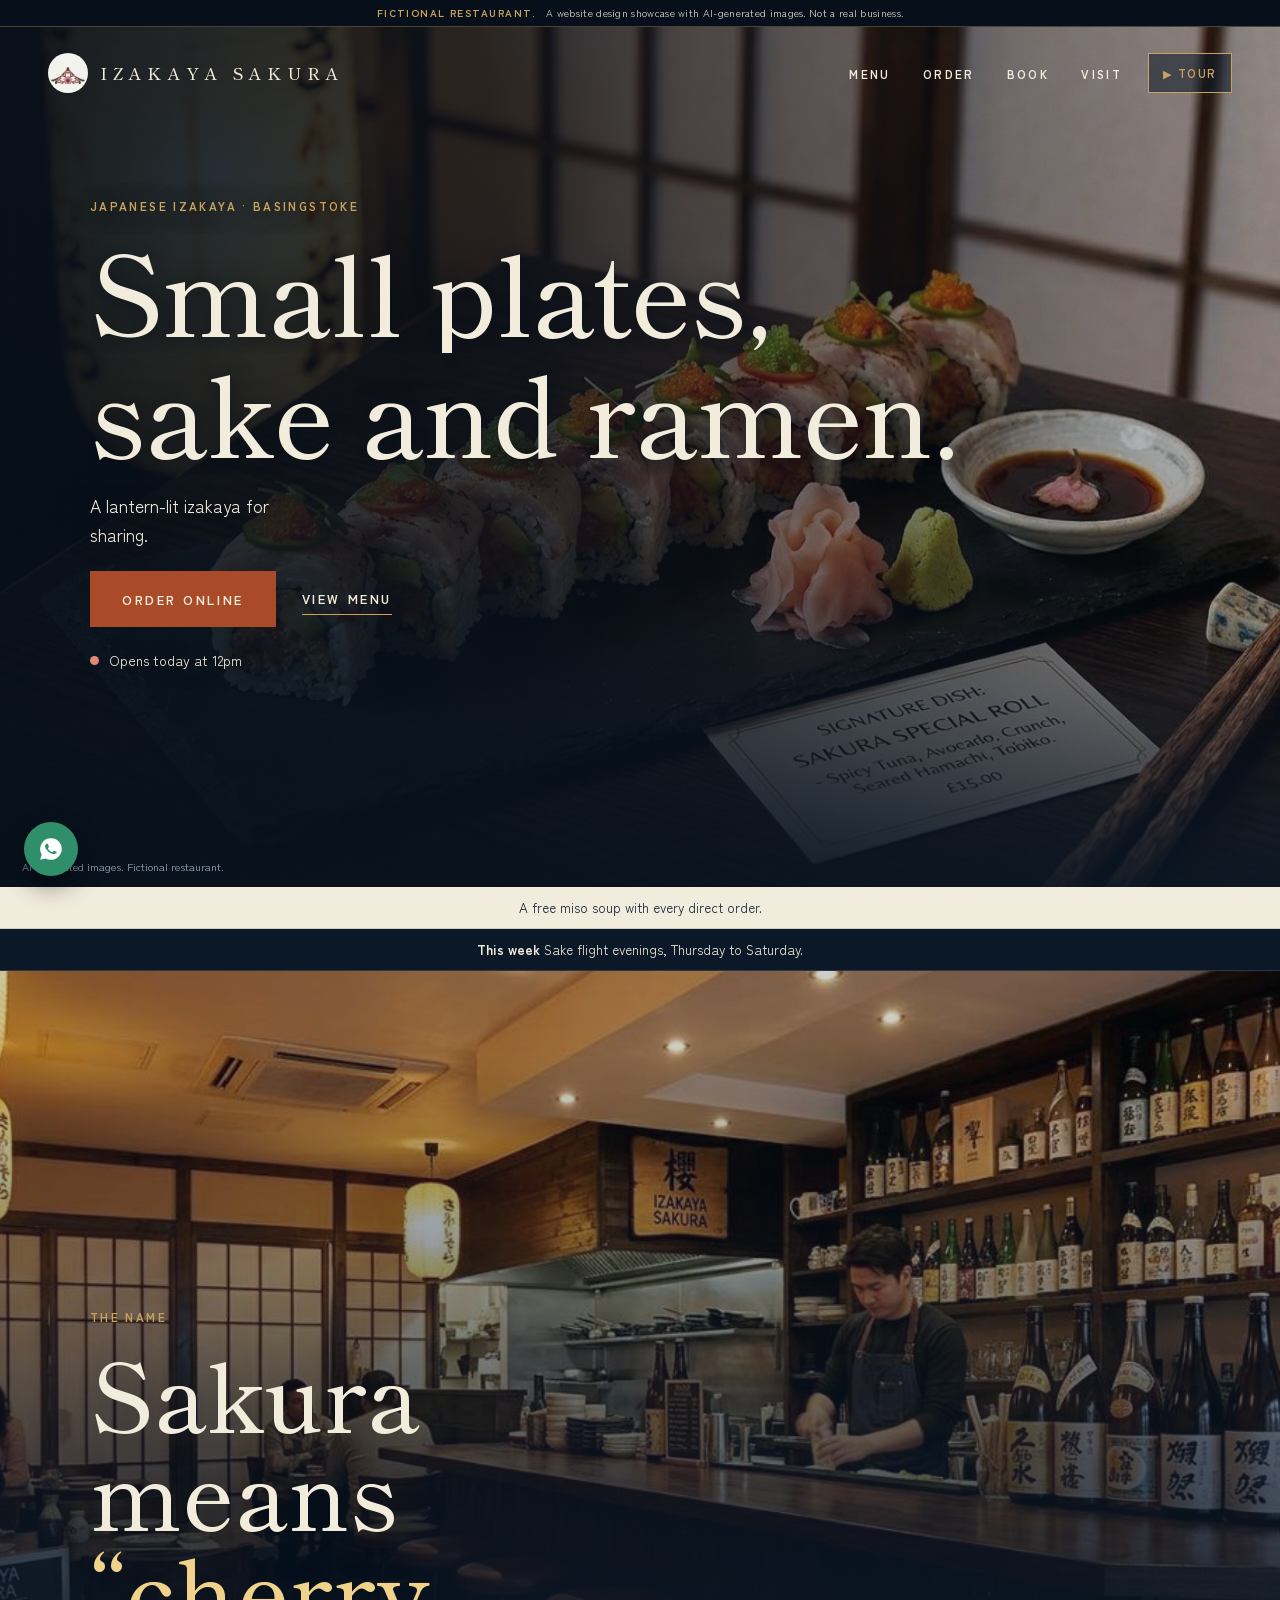
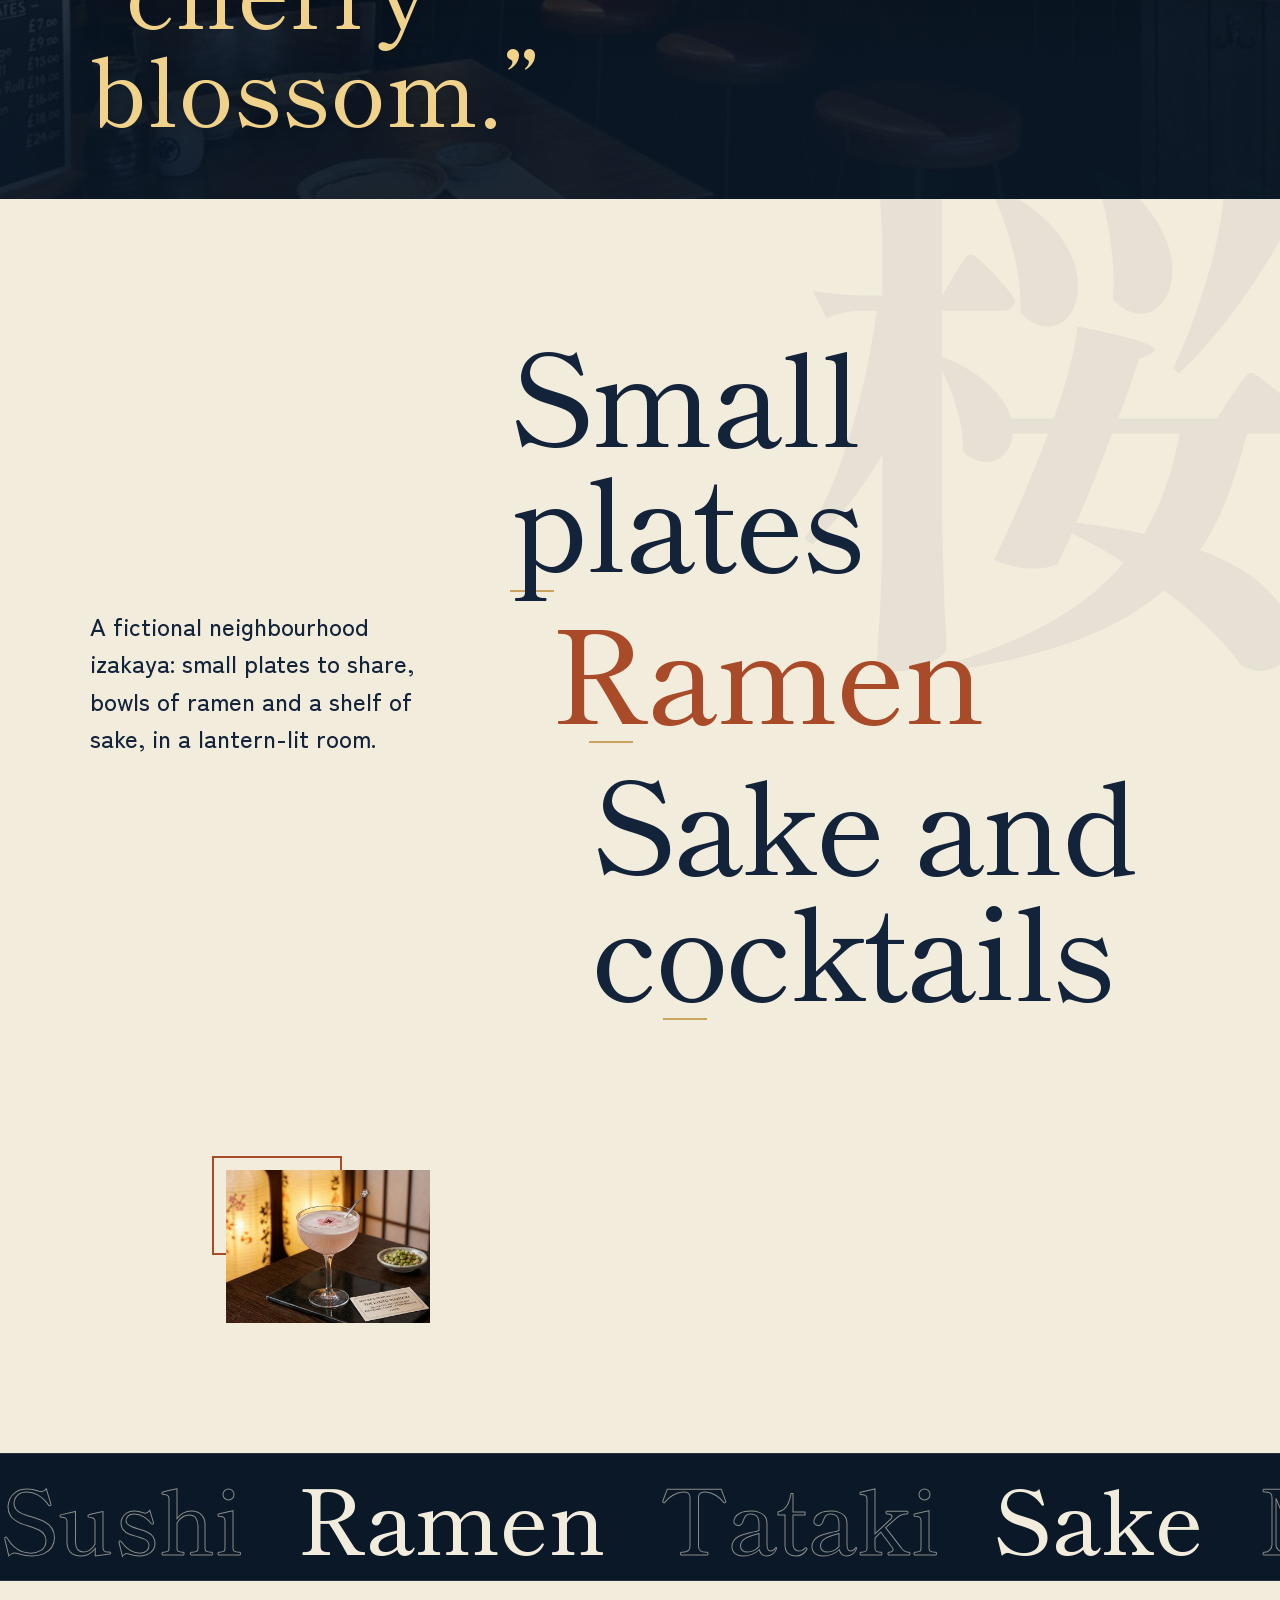
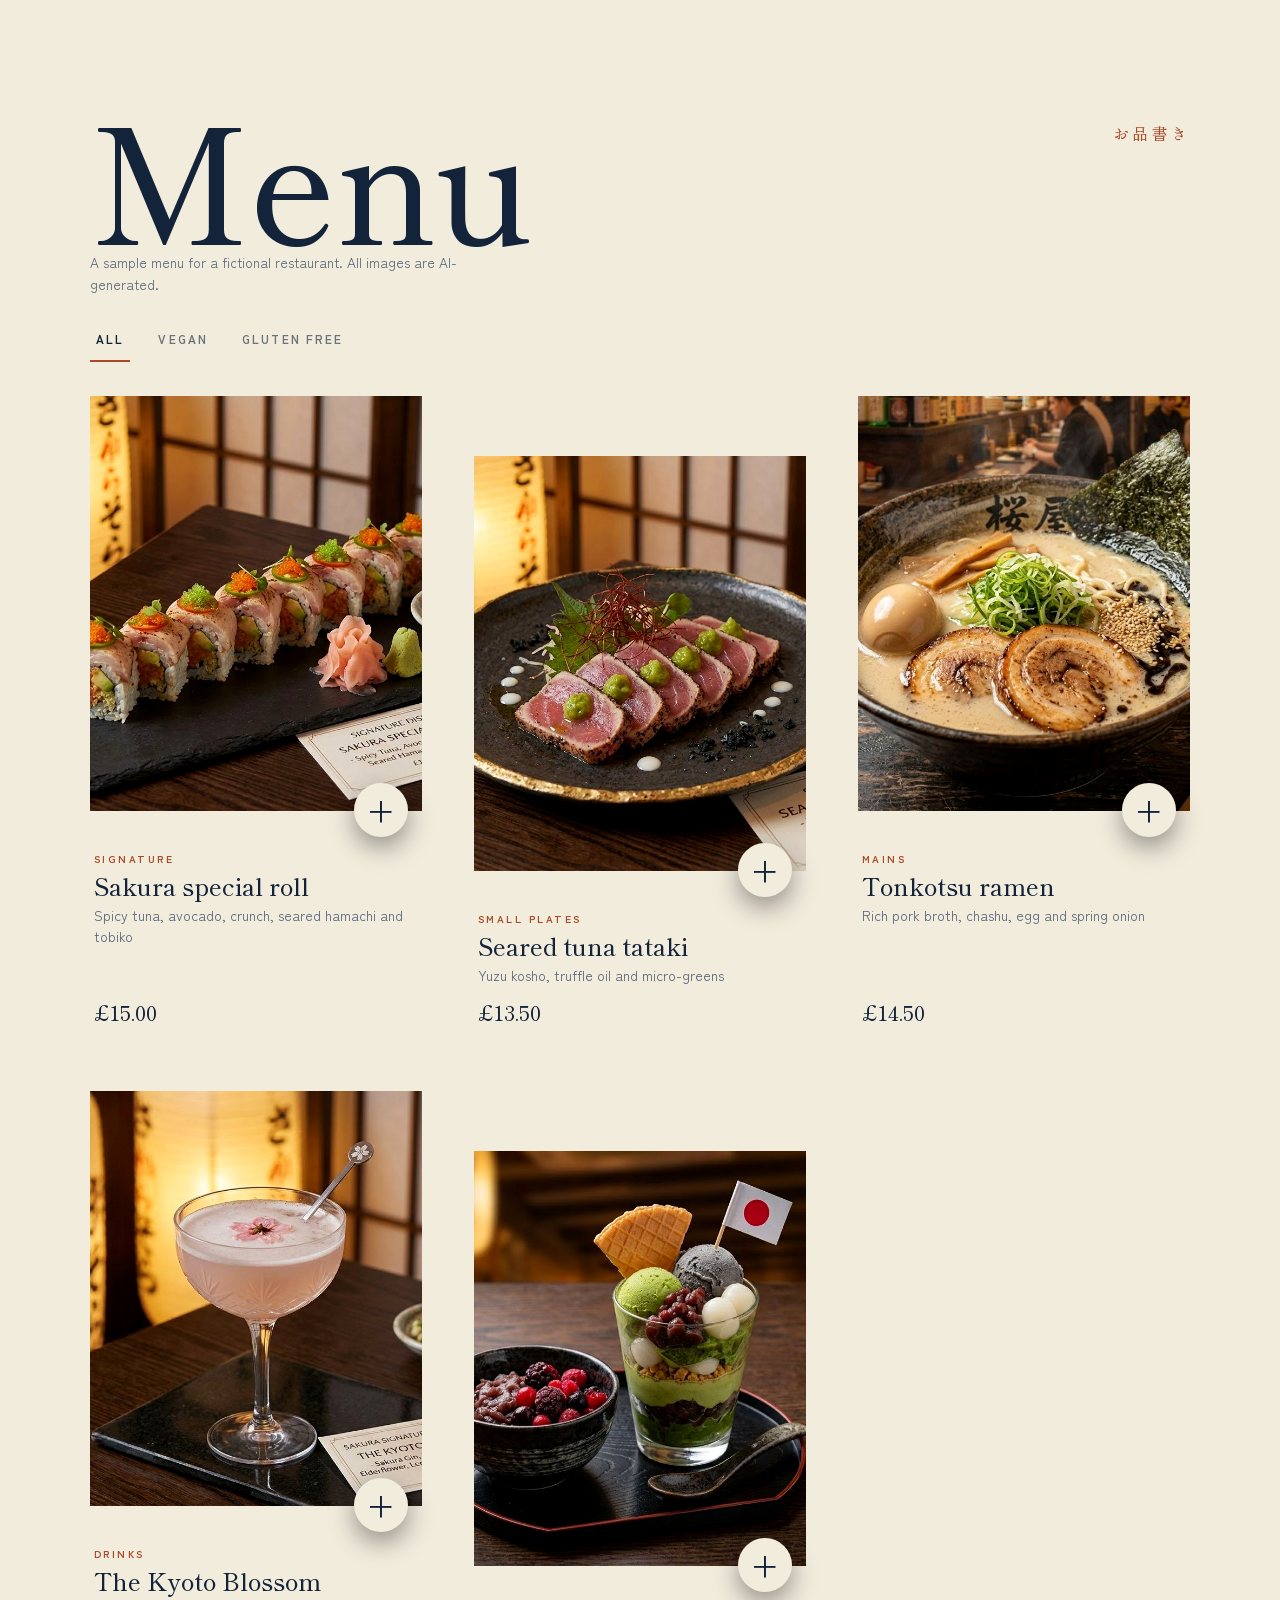
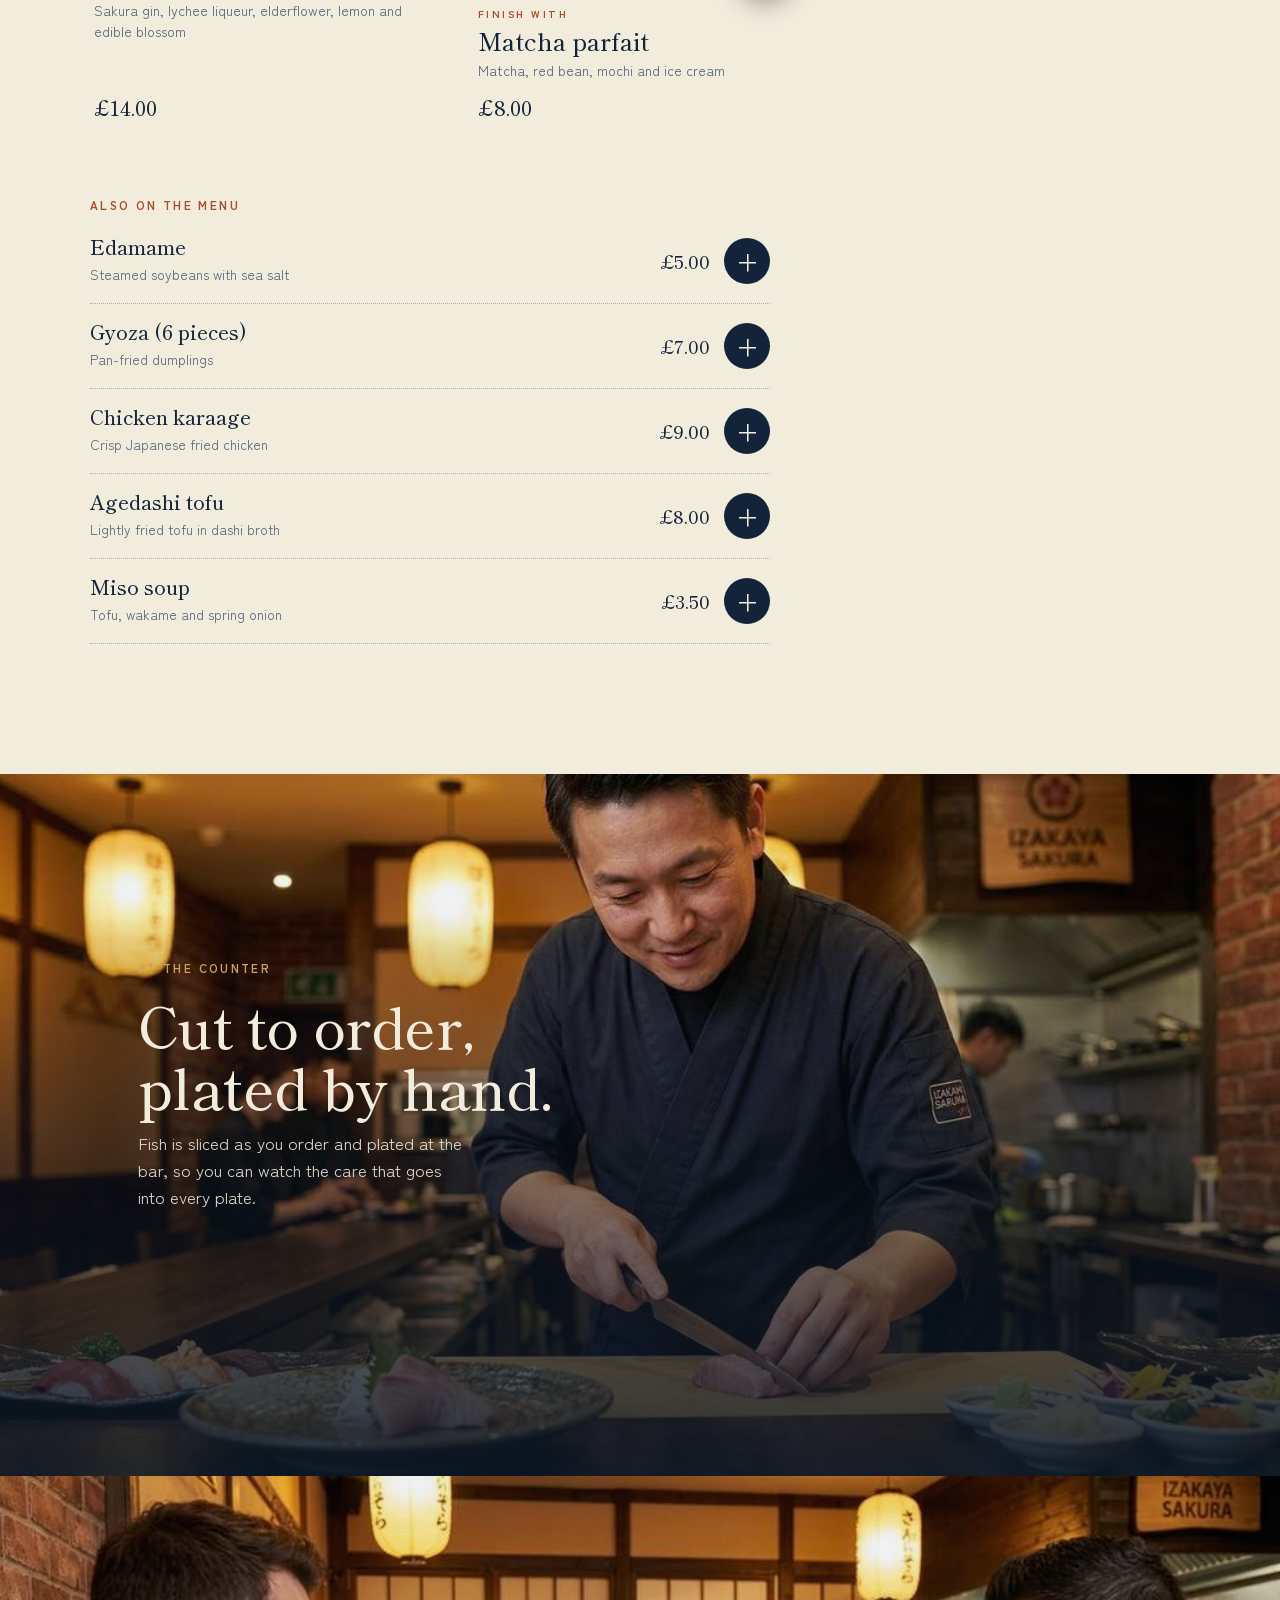
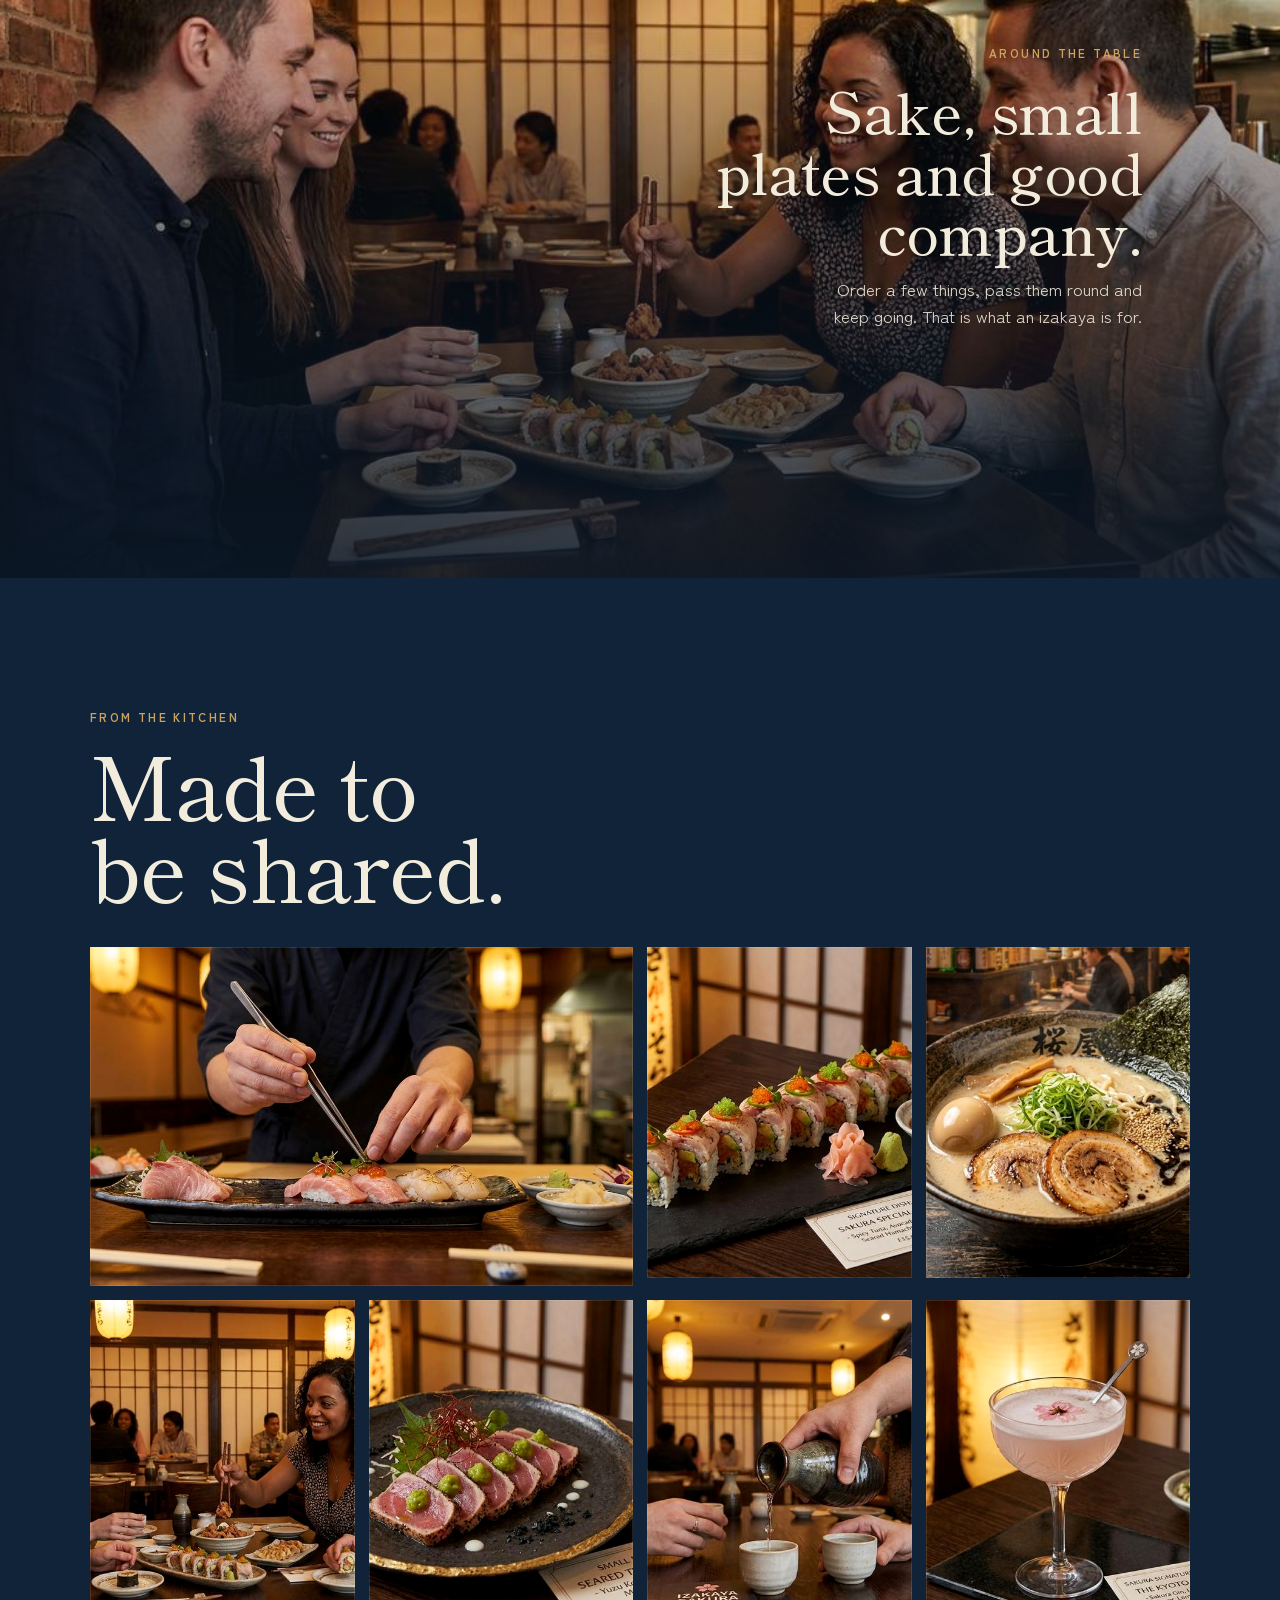
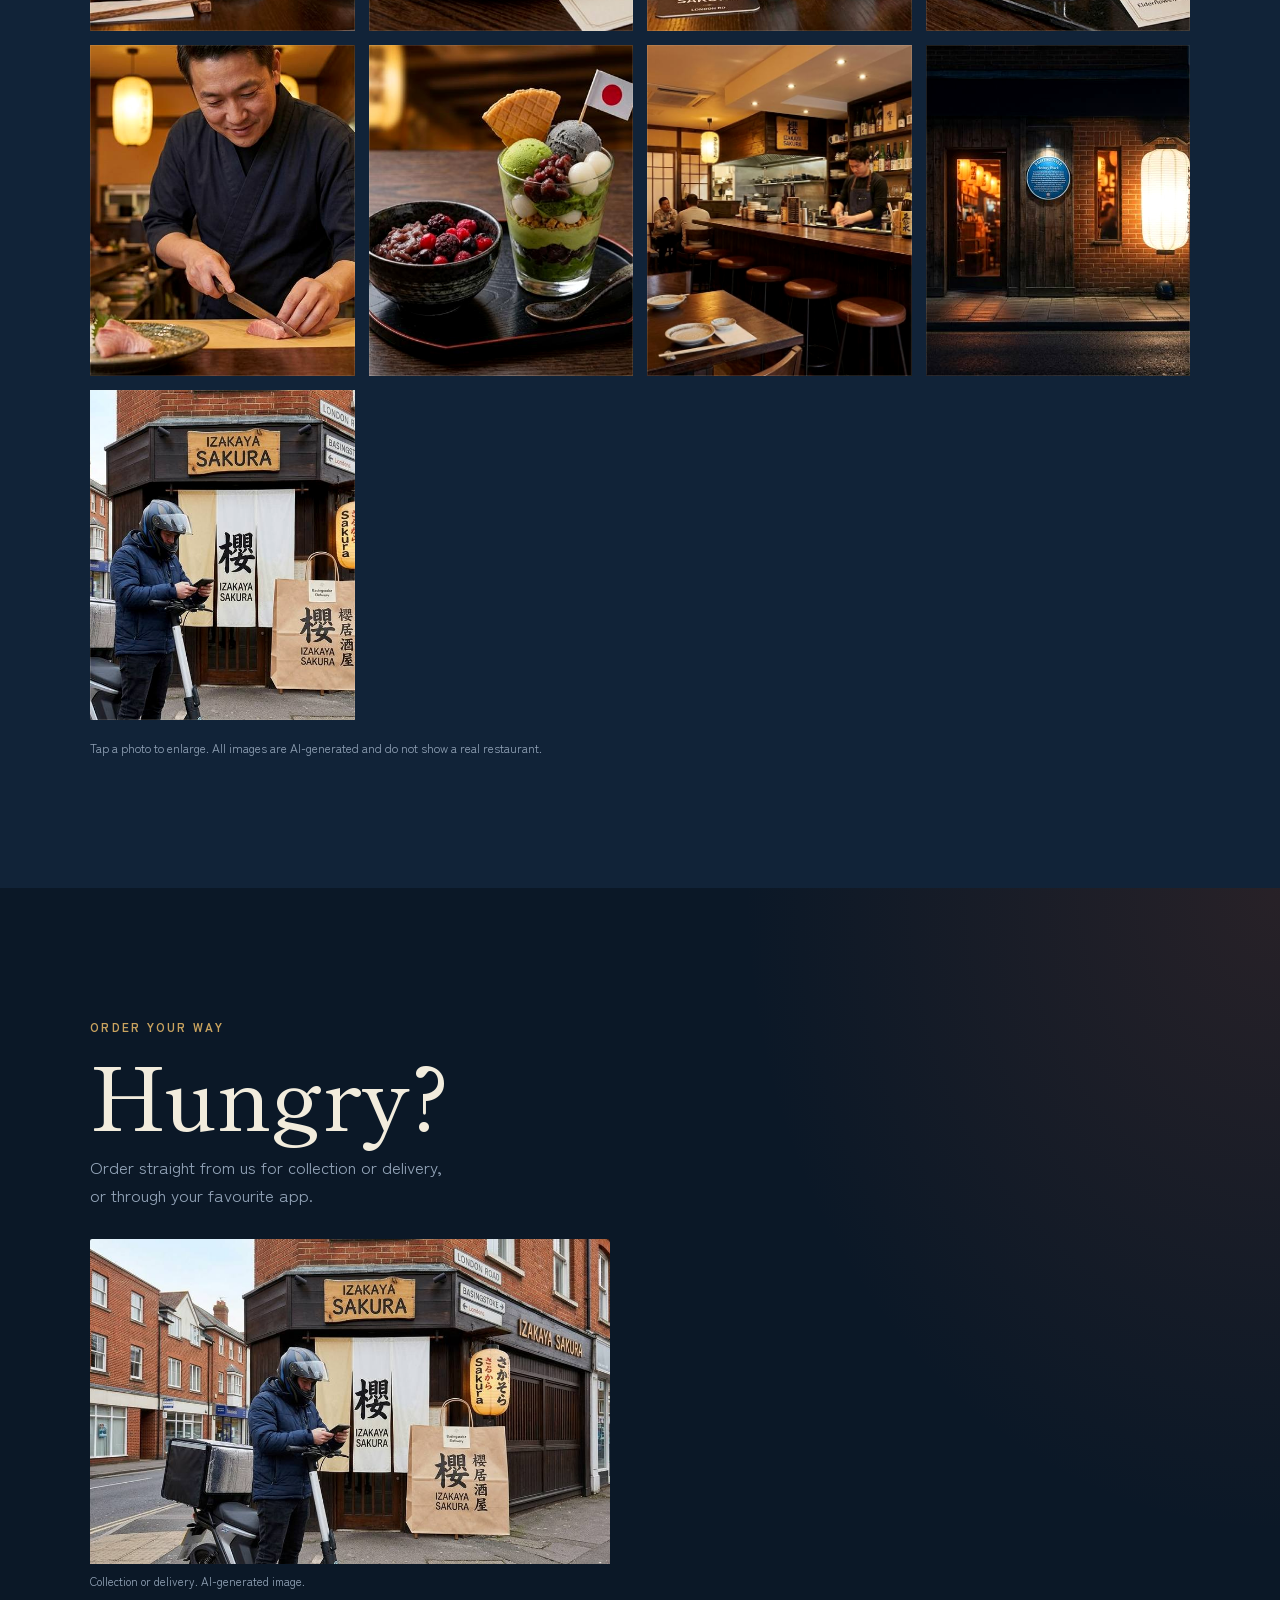
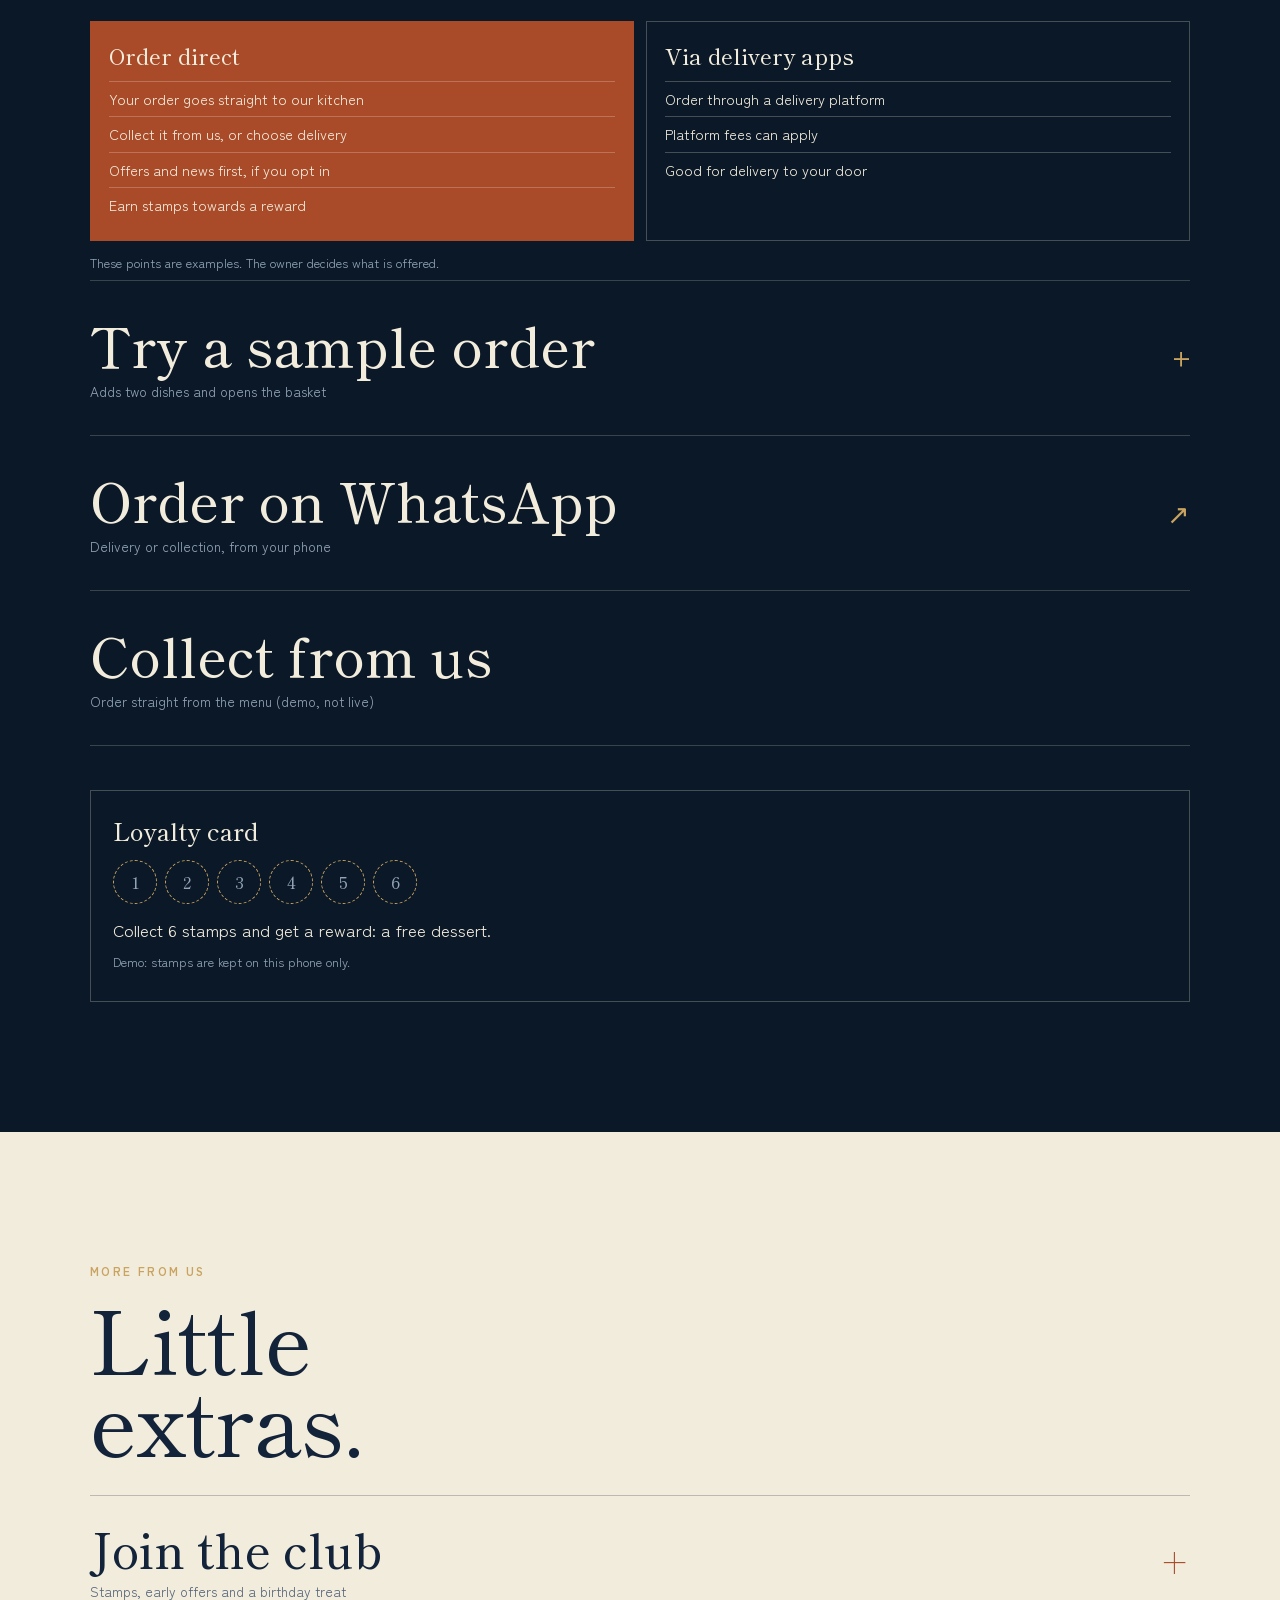
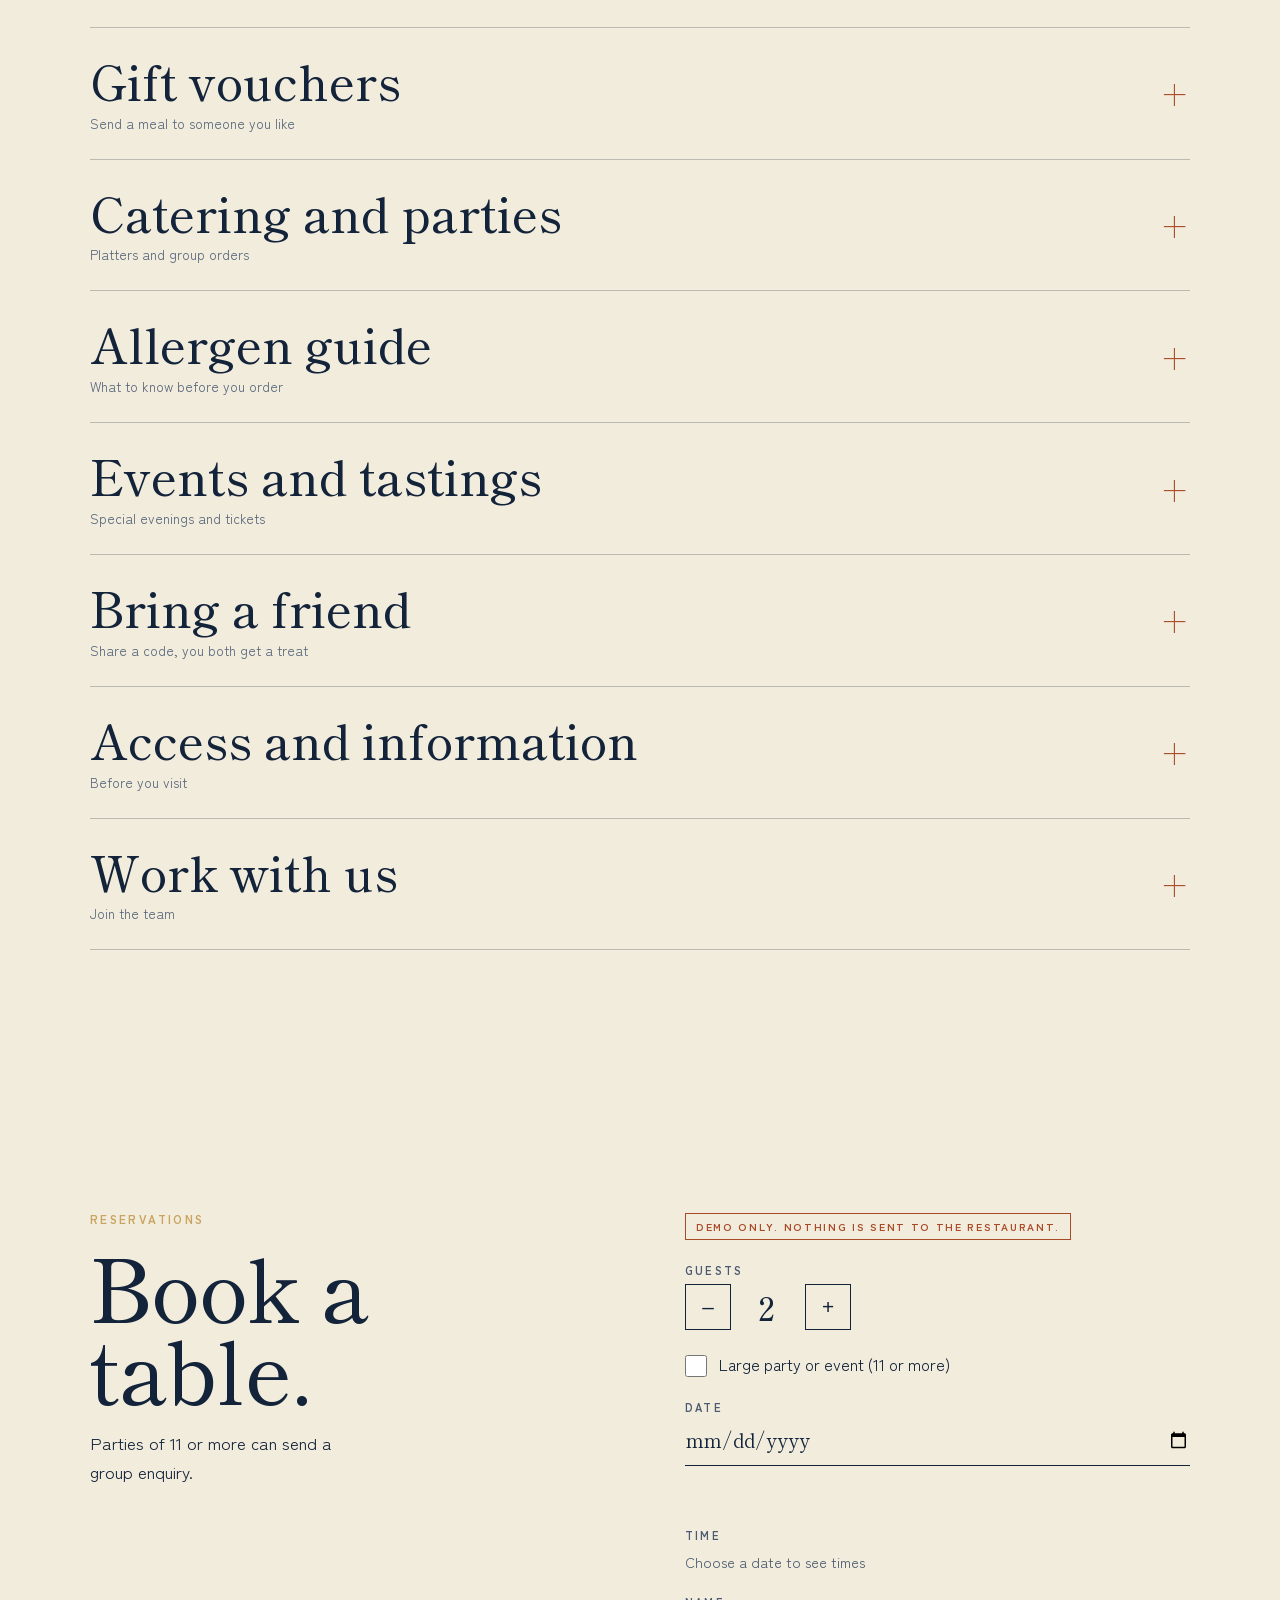
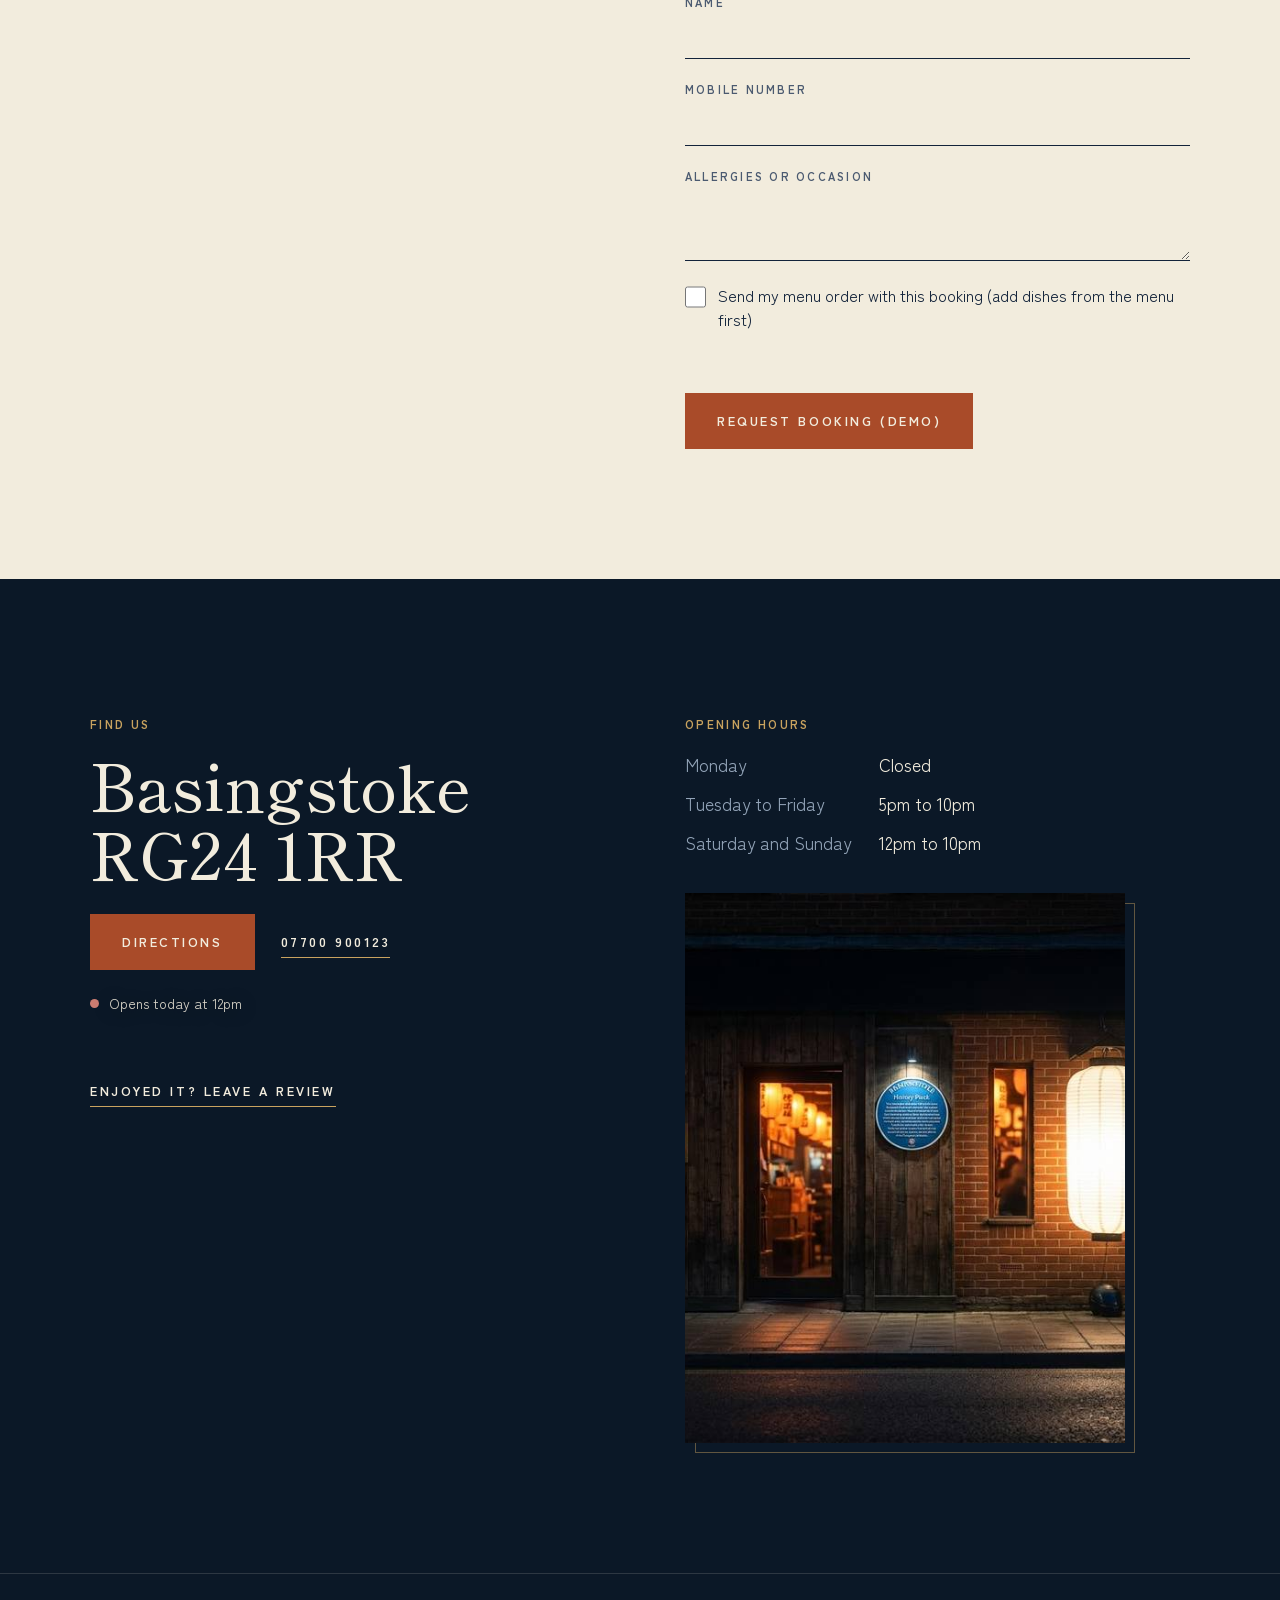
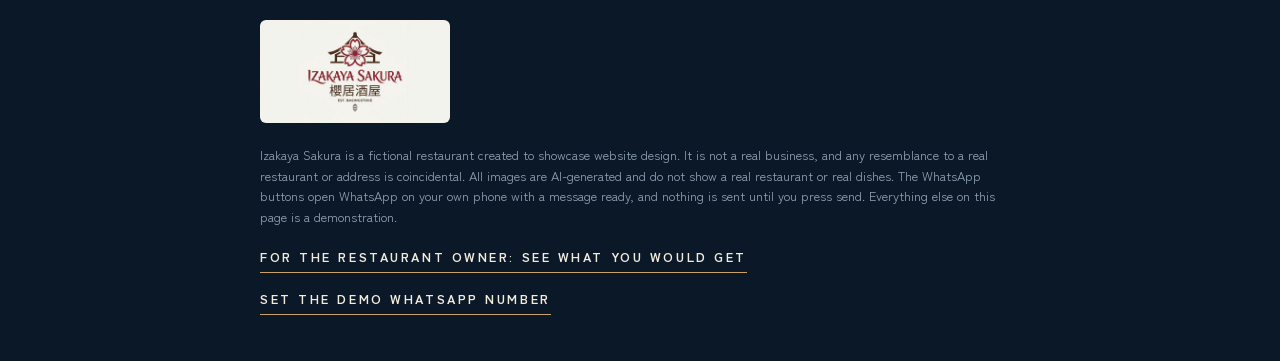
==== index.html @ 25e2b50d "Add files via upload" ====
<!DOCTYPE html>
<html lang="en-GB">
<head>
<meta charset="utf-8">
<meta name="viewport" content="width=device-width, initial-scale=1, viewport-fit=cover">
<meta name="robots" content="noindex, nofollow">
<meta name="theme-color" content="#0b1827">
<title>Restaurant website showcase</title>
<link rel="preconnect" href="https://fonts.googleapis.com">
<link rel="stylesheet" href="https://fonts.googleapis.com/css2?family=Shippori+Mincho:wght@500;700&family=Zen+Kaku+Gothic+New:wght@400;700&display=swap">
<style>
:root{--ink:#0b1827;--ink2:#112338;--bone:#f2ecdd;--ac:#a94b29;--brass:#c9a35f;--mut:#93a4b8;--serif:"Shippori Mincho",Georgia,serif;--sans:"Zen Kaku Gothic New",system-ui,sans-serif}
*{box-sizing:border-box;margin:0}
html{scroll-behavior:smooth;scroll-padding-top:52px;background:var(--ink)}
body{background:var(--ink);color:var(--bone);font:400 1.0625rem/1.65 var(--sans);overflow-x:hidden;padding-bottom:76px}
a{color:inherit}[hidden]{display:none!important}
:focus-visible{outline:2px solid var(--brass);outline-offset:3px}
.demo{position:sticky;top:0;z-index:50;background:var(--ac);color:#fff;font:700 .7rem/1.3 var(--sans);letter-spacing:.05em;text-align:center;padding:calc(env(safe-area-inset-top,0px) + 7px) 14px 7px}
.sec{position:relative;padding:92px 22px}
.wrap{max-width:1100px;margin:auto;position:relative}
.light{background:var(--bone);color:#13233a}
.dark2{background:var(--ink2)}
.tag{display:inline-block;font:700 .62rem var(--sans);letter-spacing:.14em;text-transform:uppercase;border:1px solid currentColor;padding:2px 7px;margin-left:8px;vertical-align:middle;color:var(--brass)}
.btn{display:inline-flex;align-items:center;justify-content:center;min-height:56px;padding:0 32px;background:var(--ac);color:var(--bone);border:0;font:700 .8rem var(--sans);letter-spacing:.2em;text-transform:uppercase;text-decoration:none;cursor:pointer}
.btn:hover{background:#bf5a38}
.lnk{font:700 .8rem var(--sans);letter-spacing:.2em;text-transform:uppercase;text-decoration:none;border-bottom:1px solid var(--brass);padding:6px 0}
.eyebrow{font:700 .74rem var(--sans);letter-spacing:.26em;text-transform:uppercase;color:var(--brass);margin-bottom:18px}
h2{font:500 clamp(2.4rem,9vw,5.4rem)/.95 var(--serif);letter-spacing:-.01em}

/* hero */
.hero{position:relative;z-index:2;min-height:780px;padding:0 22px;background:radial-gradient(80% 50% at 85% 8%,#20262b,transparent 70%),var(--ink)}
.top{position:absolute;left:0;right:0;top:0;z-index:6;display:flex;justify-content:space-between;align-items:center;padding:20px 22px}
.mark{display:flex;align-items:center;gap:12px;text-decoration:none}
.seal{width:34px;height:34px;background:var(--ac);color:var(--bone);display:grid;place-items:center;font:700 1.15rem var(--serif);border-radius:3px;transform:rotate(-5deg)}
.wm{font:500 1.05rem var(--serif);letter-spacing:.34em}
.top nav{display:none;gap:32px}.top nav a{text-decoration:none;font:700 .74rem var(--sans);letter-spacing:.2em;text-transform:uppercase}
.sun{position:absolute;z-index:0;width:min(82vw,600px);aspect-ratio:1;border-radius:50%;background:var(--ac);right:-24vw;top:60px;box-shadow:0 0 0 18px rgba(169,75,41,.15),0 0 0 44px rgba(169,75,41,.07)}
.hero-in{position:relative;z-index:3;max-width:1100px;margin:auto;padding-top:132px}
h1{font:500 clamp(2.5rem,9.6vw,7.2rem)/1 var(--serif);letter-spacing:-.01em}
h1 em{font-style:normal;background:linear-gradient(transparent 90%,var(--brass) 90% 94%,transparent 94%)}
.lede{max-width:26ch;margin:22px 0 28px;font-size:1.08rem;opacity:.9}
.cta{display:flex;align-items:center;gap:26px;flex-wrap:wrap}
.status{display:inline-flex;align-items:center;gap:10px;margin-top:30px;font-size:.88rem;opacity:.9}
.status i{width:9px;height:9px;border-radius:50%;background:#7fc68a}.status.closed i{background:#e2897b}
.plate{position:absolute;z-index:4;right:-16vw;bottom:-64px;width:min(120vw,820px);transform:rotate(-6deg);filter:drop-shadow(0 34px 40px rgba(0,0,0,.6));animation:float 9s ease-in-out infinite alternate;pointer-events:none}
.plate svg,.plate img{width:100%;display:block}
@keyframes float{to{transform:rotate(-4deg) translateY(-12px)}}
.concept{position:absolute;z-index:5;left:22px;bottom:16px;max-width:26ch;font-size:.68rem;line-height:1.35;color:var(--mut)}

/* intro */
.intro{padding-top:150px}
.ghost{position:absolute;right:-4vw;top:-30px;font:700 clamp(14rem,70vw,34rem)/.8 var(--serif);color:rgba(19,35,58,.055);pointer-events:none;user-select:none}
.big{font:500 clamp(1.9rem,6.6vw,3.7rem)/1.14 var(--serif);max-width:17ch;position:relative}
.big b{font-weight:500;color:var(--ac)}
.side{position:relative;margin:34px 0 0 18%;max-width:34ch}
.facts{list-style:none;padding:0;margin-top:30px}
.facts li{font:500 1.5rem var(--serif);padding:12px 0;border-top:1px solid rgba(19,35,58,.25)}

/* collage */
.coll{display:grid;grid-template-columns:repeat(6,1fr);grid-auto-rows:min(21vw,150px);gap:10px;margin-top:44px}
.slot{position:relative;isolation:isolate}
.slot:after{content:"";position:absolute;inset:10px -10px -10px 10px;border:1px solid var(--brass);opacity:.45;z-index:-1}
.s1{grid-column:1/5;grid-row:1/5}.s2{grid-column:5/7;grid-row:2/4}.s3{grid-column:5/7;grid-row:4/7}.s4{grid-column:1/4;grid-row:5/8}
.capt{grid-column:4/7;grid-row:7/8;align-self:end;font-size:.78rem;color:var(--mut);line-height:1.4;padding-left:14px}
.slot img,.ph{position:absolute;inset:0;width:100%;height:100%;object-fit:cover;cursor:zoom-in}
.ph{cursor:default;overflow:hidden;background:linear-gradient(155deg,#1c3350,#0a1626);display:flex;align-items:flex-end;padding:12px;color:var(--mut);font-size:.66rem;line-height:1.3}
.ph:before{content:"";position:absolute;width:72%;aspect-ratio:1;border-radius:50%;right:-18%;top:-14%;border:1px solid rgba(201,163,95,.4);box-shadow:0 0 0 14px rgba(201,163,95,.08),0 0 0 28px rgba(201,163,95,.05)}
.s2 .ph{background:linear-gradient(200deg,#3a2a28,#14110f)}.s3 .ph{background:linear-gradient(160deg,#22302c,#101312)}.s4 .ph{background:linear-gradient(120deg,#2a2d3a,#121318)}
.ph span{position:relative;font-weight:700;letter-spacing:.1em;text-transform:uppercase}.ph small{display:block;font-weight:400;letter-spacing:0;text-transform:none}

/* menu */
.mh{display:flex;align-items:flex-end;justify-content:space-between;gap:16px;margin-bottom:12px}
.mh h2{font-size:clamp(4rem,17vw,10rem);line-height:.8}
.mh .jp{font:500 clamp(1.1rem,3vw,1.5rem) var(--serif);writing-mode:vertical-rl;color:var(--ac);letter-spacing:.3em}
.note{font-size:.85rem;color:#56657a;max-width:52ch;margin-bottom:22px}
.chips{display:flex;gap:22px;margin-bottom:34px;flex-wrap:wrap}
.chips button{background:none;border:0;border-bottom:2px solid transparent;color:inherit;font:700 .74rem var(--sans);letter-spacing:.18em;text-transform:uppercase;min-height:44px;cursor:pointer;opacity:.6}
.chips button.on{border-color:var(--ac);opacity:1}
.menucols{columns:1}
.cat{break-inside:avoid;margin-bottom:46px}
.cat h3{display:flex;align-items:center;gap:14px;font:700 .74rem var(--sans);letter-spacing:.28em;text-transform:uppercase;color:var(--ac);margin-bottom:6px}
.cat h3:after{content:"";flex:1;height:1px;background:currentColor;opacity:.35}
.item{display:grid;grid-template-columns:1fr auto auto;gap:2px 16px;align-items:center;padding:14px 0;border-bottom:1px dotted rgba(19,35,58,.3)}
.item b{font:500 1.3rem/1.2 var(--serif)}
.item small{grid-column:1;color:#56657a;line-height:1.4}
.item .price{grid-column:2;grid-row:1;font:500 1.2rem var(--serif)}
.add{grid-column:3;grid-row:1/3;width:44px;height:44px;border:1px solid #13233a;background:none;color:#13233a;font:400 1.5rem/1 var(--sans);cursor:pointer;transition:background .2s,color .2s}
.add:hover,.add.pop{background:var(--ac);border-color:var(--ac);color:var(--bone)}

/* order rows */
.orow{display:flex;justify-content:space-between;align-items:center;gap:16px;width:100%;padding:28px 0;border:0;border-top:1px solid rgba(242,236,221,.2);background:none;color:inherit;text-align:left;text-decoration:none;font:500 clamp(1.9rem,6.4vw,3.4rem)/1.1 var(--serif)}
.orow small{display:block;margin-top:6px;font:400 .85rem var(--sans);color:var(--mut)}
.orow .ar{font-size:1.7rem;color:var(--brass);transition:transform .3s}
a.orow:hover .ar{transform:translate(5px,-5px)}
.orow.off{opacity:.65}.orow:last-child{border-bottom:1px solid rgba(242,236,221,.2)}

/* quote */
.quote{background:var(--ac);color:var(--bone);overflow:hidden}
.quote:before{content:"";position:absolute;width:90vw;max-width:700px;aspect-ratio:1;border-radius:50%;left:-30%;bottom:-45%;border:1px solid rgba(242,236,221,.3);box-shadow:0 0 0 30px rgba(242,236,221,.06)}
.rate{font:500 clamp(5rem,22vw,11rem)/.85 var(--serif)}
blockquote{font:500 clamp(1.7rem,5.8vw,3.2rem)/1.2 var(--serif);max-width:20ch;margin-top:26px}
cite{display:block;margin-top:18px;font:700 .72rem var(--sans);letter-spacing:.2em;text-transform:uppercase;font-style:normal}
.q2{font:500 1.2rem/1.4 var(--serif);max-width:32ch;margin-top:34px;opacity:.92}

/* forms */
.fld{display:block;margin-bottom:22px;font:700 .7rem var(--sans);letter-spacing:.2em;text-transform:uppercase;color:#4b5a70}
.fld input,.fld textarea{display:block;width:100%;background:none;border:0;border-bottom:1px solid #13233a;border-radius:0;padding:10px 0;min-height:48px;font:400 1.2rem var(--serif);color:#13233a;letter-spacing:0;text-transform:none}
.step{display:flex;align-items:center;gap:20px;margin-top:6px}
.step output{font:500 2rem var(--serif);min-width:2ch;text-align:center;color:#13233a}
.step button{width:46px;height:46px;border:1px solid #13233a;background:none;color:#13233a;font-size:1.3rem;cursor:pointer}
.chk{display:flex;gap:12px;align-items:flex-start;font:400 1rem var(--sans);letter-spacing:0;text-transform:none;color:#13233a}
.chk input{width:22px;min-height:22px;margin-top:3px}
.slots{display:flex;flex-wrap:wrap;gap:8px;margin-top:8px}
.slots button{min-height:44px;padding:0 16px;border:1px solid currentColor;background:none;color:inherit;font:700 .8rem var(--sans);letter-spacing:.06em;cursor:pointer}
.slots button[aria-pressed=true]{background:#13233a;color:var(--bone);border-color:#13233a}
.sheet .slots button[aria-pressed=true]{background:var(--bone);color:var(--ink);border-color:var(--bone)}
.err{color:#b4372a;font-weight:700;margin:6px 0 12px;min-height:0}.sheet .err{color:#ff9d8c}
.demo-note{display:inline-block;border:1px solid var(--ac);color:var(--ac);font:700 .66rem var(--sans);letter-spacing:.16em;text-transform:uppercase;padding:5px 10px;margin-bottom:22px}
#bres{border:1px solid #13233a;padding:22px;margin-top:10px}#bres h3{font:500 1.6rem var(--serif);margin-bottom:8px}

/* visit */
.addr{font:500 clamp(2rem,7vw,4rem)/1.08 var(--serif);margin-bottom:26px}
dl{display:grid;grid-template-columns:auto 1fr;gap:10px 28px;margin:14px 0 28px;font-size:1.1rem}dt{color:var(--mut)}
.shop{position:relative;aspect-ratio:4/3;margin-top:36px}
footer{padding:46px 22px;border-top:1px solid rgba(242,236,221,.15);font-size:.8rem;color:var(--mut);line-height:1.6}
footer .wrap{max-width:760px}

/* bar + sheet */
.bar{position:fixed;left:0;right:0;bottom:0;z-index:40;display:grid;grid-template-columns:1.4fr 1fr 1fr;background:var(--ink);border-top:1px solid rgba(242,236,221,.2);padding-bottom:env(safe-area-inset-bottom,0px)}
.bar a{min-height:56px;display:grid;place-items:center;text-decoration:none;font:700 .74rem var(--sans);letter-spacing:.22em;text-transform:uppercase}
.bar a:first-child{background:var(--ac)}
.cartbar{position:fixed;left:14px;right:14px;bottom:calc(env(safe-area-inset-bottom,0px) + 70px);z-index:45;display:flex;justify-content:space-between;align-items:center;min-height:56px;padding:0 20px;border:0;background:var(--bone);color:var(--ink);font:700 .78rem var(--sans);letter-spacing:.14em;text-transform:uppercase;box-shadow:0 14px 34px rgba(0,0,0,.5)}
.scrim{position:fixed;inset:0;background:rgba(5,6,8,.7);z-index:60}
.sheet{position:fixed;left:0;right:0;bottom:0;z-index:70;max-height:90svh;overflow:auto;background:var(--ink2);color:var(--bone);border-top:3px solid var(--ac);padding:22px 22px calc(env(safe-area-inset-bottom,0px) + 28px);transform:translateY(105%);visibility:hidden;transition:transform .35s ease,visibility .35s;max-width:620px;margin:auto}
.sheet.open{transform:none;visibility:visible}
.sheet h3{font:500 2rem var(--serif);margin-bottom:8px}.sheet h4{font:700 .72rem var(--sans);letter-spacing:.2em;text-transform:uppercase;margin:22px 0 8px;color:var(--brass)}.sheet h4 small{color:var(--mut);letter-spacing:0;text-transform:none}
.crow{display:grid;grid-template-columns:1fr auto auto;gap:12px;align-items:center;padding:10px 0;border-top:1px solid rgba(242,236,221,.18)}
.crow.tot{grid-template-columns:1fr auto;font:500 1.3rem var(--serif)}
.q{display:inline-flex;align-items:center;gap:10px}.q button{width:42px;height:42px;border:1px solid currentColor;background:none;color:inherit;font-size:1.2rem;cursor:pointer}
.sheet .fld{color:var(--mut)}.sheet .fld input,.sheet .fld textarea{color:var(--bone);border-color:var(--bone)}
.sheet .btn{width:100%}
.sheet .demo-note{color:var(--brass);border-color:var(--brass)}
.lb{position:fixed;inset:0;z-index:80;background:rgba(5,6,8,.95);display:grid;place-items:center;padding:16px}.lb img{max-width:100%;max-height:100%}

/* reveal */
.js .rv{opacity:0;transform:translateY(26px);transition:opacity .8s ease,transform .8s ease}.js .rv.in{opacity:1;transform:none}
@media (prefers-reduced-motion:reduce){.plate{animation:none}.js .rv{opacity:1;transform:none;transition:none}.sheet{transition:none}}

@media(min-width:900px){
 body{padding-bottom:0}.bar{display:none}.top nav{display:flex}.top{padding:26px 48px}
 .hero{min-height:820px;padding:0 48px}.sun{right:-6vw;top:40px;width:min(52vw,640px)}
 .plate{right:-3vw;bottom:-90px;width:min(56vw,860px)}
 .sec{padding:130px 48px}.intro{padding-top:190px}
 .introg{display:grid;grid-template-columns:7fr 4fr;gap:60px;align-items:end}.side{margin:0 0 12px}
 .coll{grid-auto-rows:150px;gap:16px}
 .menucols{columns:2;column-gap:84px}
 .bookg,.visitg{display:grid;grid-template-columns:1fr 1fr;gap:90px}
 .qg{display:grid;grid-template-columns:auto 1fr;gap:90px;align-items:center}blockquote{margin-top:0}
 .cartbar{left:auto;right:28px;bottom:28px;width:340px}
 .sheet{left:50%;transform:translate(-50%,105%)}.sheet.open{transform:translate(-50%,0)}
}

/* ===== v3 ===== */
.hero:after{content:"";position:absolute;inset:0;z-index:1;pointer-events:none;opacity:.1;mix-blend-mode:overlay;background:url("data:image/svg+xml,%3Csvg xmlns='http://www.w3.org/2000/svg' width='220' height='220'%3E%3Cfilter id='n'%3E%3CfeTurbulence type='fractalNoise' baseFrequency='.85' numOctaves='2' stitchTiles='stitch'/%3E%3C/filter%3E%3Crect width='100%25' height='100%25' filter='url(%23n)'/%3E%3C/svg%3E")}
.sun{background:radial-gradient(circle at 35% 30%,#c5623d,#a94b29 55%,#8a3a1e)}
.ln{display:block;overflow:hidden;padding-bottom:.08em}
.ln>span{display:block;transform:translateY(108%);animation:up 1.1s cubic-bezier(.2,.75,.2,1) forwards}
.ln:nth-child(2)>span{animation-delay:.12s}.ln:nth-child(3)>span{animation-delay:.24s}
@keyframes up{to{transform:none}}
.fade{opacity:0;animation:fi 1s .7s ease forwards}@keyframes fi{to{opacity:1}}
.enso{position:absolute;z-index:3;right:-12vw;bottom:-8vw;width:min(112vw,780px);opacity:.5;pointer-events:none}
.enso path{stroke-dasharray:1300;stroke-dashoffset:1300;animation:draw 2.6s .5s cubic-bezier(.5,0,.2,1) forwards}
@keyframes draw{to{stroke-dashoffset:0}}
.top.stuck{position:fixed;top:var(--dh,48px);background:rgba(11,24,39,.84);-webkit-backdrop-filter:blur(14px);backdrop-filter:blur(14px);padding-top:12px;padding-bottom:12px;border-bottom:1px solid rgba(242,236,221,.12)}
@media (prefers-reduced-motion:reduce){.ln>span{transform:none;animation:none}.fade{opacity:1;animation:none}.enso path{animation:none;stroke-dashoffset:0}.marq div{animation:none}}
.scenew{position:relative;min-height:90svh;display:flex;align-items:center;overflow:hidden;background:#0a1523;padding:0 22px}
.scenew .scene,.scenew>img{position:absolute;inset:0;width:100%;height:100%;object-fit:cover}
.scenew .wrap{z-index:2;width:100%;padding:90px 0}
.big2{font:500 clamp(2.4rem,10vw,6rem)/1.02 var(--serif);max-width:12ch;text-shadow:0 4px 50px rgba(0,0,0,.45)}
.big2 b{font-weight:500;color:#f1d28b}
.marq{overflow:hidden;background:var(--ink);padding:26px 0;border-block:1px solid rgba(242,236,221,.12)}
.marq div{display:flex;width:max-content;animation:mq 40s linear infinite}
.marq span{font:500 clamp(2.6rem,10vw,5.6rem)/1 var(--serif);white-space:nowrap;color:transparent;-webkit-text-stroke:1px rgba(242,236,221,.55);padding-right:.6em}
.marq span:nth-child(even){color:var(--bone);-webkit-text-stroke:0}
@keyframes mq{to{transform:translateX(-50%)}}
.story .big{font-size:clamp(1.5rem,4.8vw,2.5rem);max-width:28ch}
.cards{display:flex;gap:18px;overflow-x:auto;scroll-snap-type:x mandatory;margin:0 -22px;padding:6px 22px 40px;scrollbar-width:none}
.cards::-webkit-scrollbar{display:none}
.card{flex:0 0 72vw;max-width:300px;scroll-snap-align:center}
.card:nth-child(even){margin-top:34px}
.cimg{position:relative;aspect-ratio:4/5;background:#0c1b2d}
.cimg>svg,.cimg>img{position:absolute;inset:0;width:100%;height:100%;object-fit:cover;display:block}
.ilab{position:absolute;left:10px;top:10px;z-index:2;font:700 .56rem var(--sans);letter-spacing:.14em;text-transform:uppercase;background:rgba(11,24,39,.72);color:var(--bone);padding:3px 7px}
.plus{position:absolute;right:14px;bottom:-26px;z-index:3;width:54px;height:54px;border-radius:50%;border:0;background:var(--bone);color:#13233a;font:400 2rem/1 var(--sans);box-shadow:0 10px 26px rgba(0,0,0,.4);cursor:pointer;transition:transform .2s,background .2s,color .2s}
.plus:hover,.plus.pop{background:var(--ac);color:var(--bone);transform:scale(1.12)}
.ctx{padding:40px 4px 0}
.cl{font:700 .64rem var(--sans);letter-spacing:.24em;text-transform:uppercase;color:var(--ac)}
.ctx h3{font:500 1.5rem/1.15 var(--serif);margin:6px 0}
.ctx p{font-size:.88rem;color:#56657a;line-height:1.45}
.ctx .price{display:block;margin-top:10px;font:500 1.25rem var(--serif)}
@media(min-width:900px){.cards{display:grid;grid-template-columns:repeat(3,1fr);gap:64px 52px;overflow:visible;margin:0;padding:0 0 20px}.card{max-width:none}.card:nth-child(even){margin-top:0}.card:nth-child(3n+2){margin-top:60px}}

/* v3.1 fixes from real render */
html,body{overflow-x:clip}
.hero{min-height:max(770px,calc(100svh - 56px));overflow-x:clip;overflow-y:visible}
.hero-in{padding-top:104px}
.eyebrow{letter-spacing:.2em}
h1{font-size:clamp(2.6rem,11vw,7.2rem)}
.lede{margin:18px 0 22px}
.status{margin-top:22px}
.plate{right:-12vw;bottom:-40px;width:min(128vw,860px)}
.enso{right:-16vw;bottom:-14vw}
.mh .jp{writing-mode:horizontal-tb;letter-spacing:.2em;font-size:1rem;align-self:flex-start;padding-top:10px}
.cards{padding-bottom:56px}
@media(min-width:900px){.hero-in{padding-top:150px}.plate{right:-3vw;bottom:-90px}}

@media(min-width:900px){h1{font-size:clamp(3.4rem,6.4vw,6.2rem)}.hero{min-height:800px}.hero-in{padding-top:150px}.plate{width:min(44vw,720px);right:-1vw;bottom:-70px}.enso{right:-4vw;bottom:-6vw;width:min(54vw,780px)}.concept{left:auto;right:48px;bottom:12px;text-align:right}.sun{right:-8vw;top:50px;width:min(46vw,600px)}}
@media(min-width:900px){.concept{left:90px;right:auto;bottom:34px;text-align:left}}

/* v3.2 composition */
.story .wrap{display:block}
.story .big{font-size:clamp(1.15rem,3.8vw,1.5rem);max-width:34ch;line-height:1.55;font-family:var(--sans);position:relative;margin-bottom:34px}
.story .facts{margin:0}
.story .facts li{border:0;padding:0;font:500 clamp(3.1rem,15vw,8rem)/.98 var(--serif);letter-spacing:-.02em;position:relative}
.story .facts li:nth-child(2){padding-left:12%;color:var(--ac)}
.story .facts li:nth-child(3){padding-left:26%}
.story .facts li:after{content:"";display:block;width:44px;height:2px;background:var(--brass);margin:10px 0 14px}
.story .facts li:nth-child(2):after{margin-left:12%}.story .facts li:nth-child(3):after{margin-left:26%}
@media(min-width:900px){.story .wrap{display:grid;grid-template-columns:1fr 2fr;gap:80px;align-items:center}.story .big{margin:0}}
#order .orow{padding:34px 0}
#order{background:radial-gradient(60% 50% at 100% 0,rgba(169,75,41,.18),transparent 70%),var(--ink)}
#visit .status{margin:22px 0 38px}
.visitg .eyebrow{margin-top:6px}

/* v3.3 safe widths for wide serif */
h1{font-size:clamp(2.4rem,9.8vw,7rem)}
.story .facts li{font-size:clamp(2.5rem,10vw,8rem);overflow-wrap:break-word}
.story .facts li:nth-child(2){padding-left:6%}.story .facts li:nth-child(3){padding-left:12%}
.story .facts li:nth-child(2):after{margin-left:6%}.story .facts li:nth-child(3):after{margin-left:12%}
.big2{font-size:clamp(2.2rem,9vw,6rem)}
.addr{font-size:clamp(1.8rem,6.4vw,4rem)}
.orow{font-size:clamp(1.7rem,6vw,3.4rem)}
.mh h2{font-size:clamp(3.6rem,15vw,10rem)}

/* ===== v4 photo-led ===== */
.sun,.plate,.enso{display:none}
.hero{min-height:max(880px,calc(100svh - 56px))}
.hero-in{padding-top:calc(86px + 68vw)}
.orb{position:absolute;z-index:1;top:86px;right:-22vw;width:104vw;max-width:780px;aspect-ratio:1;border-radius:50%;background:radial-gradient(circle at 35% 30%,#c5623d,#a94b29 55%,#8a3a1e);box-shadow:0 0 0 7px var(--ac),0 0 0 15px var(--ink),0 0 0 16px rgba(201,163,95,.7);animation:orbin 1.4s cubic-bezier(.2,.7,.2,1) both}
@keyframes orbin{from{opacity:0;transform:scale(.92)}to{opacity:1;transform:none}}
.orb img{width:100%;height:100%;object-fit:cover;object-position:50% 40%;border-radius:50%;display:block}
.orb:after{content:"";position:absolute;inset:0;border-radius:50%;background:linear-gradient(transparent 38%,rgba(11,24,39,.94) 88%)}
.ring{position:absolute;left:-9%;top:-9%;width:118%;height:118%;z-index:2;animation:spin 70s linear infinite;pointer-events:none}
.ring text{font:700 6.4px var(--sans);letter-spacing:2.6px;fill:var(--bone);opacity:.85}
@keyframes spin{to{transform:rotate(360deg)}}
@media (prefers-reduced-motion:reduce){.ring,.orb{animation:none}}
.orb2{display:none}
.concept{left:22px;bottom:14px;right:auto;max-width:34ch}
.pband{position:relative;min-height:92svh;display:flex;align-items:flex-end;overflow:hidden;padding:0 22px;background:#0b1827}
.pbg{position:absolute;inset:-10% 0;background-size:cover;background-position:center 40%;will-change:transform}
.pband:after{content:"";position:absolute;inset:0;background:linear-gradient(rgba(11,24,39,.1) 20%,rgba(11,24,39,.9))}
.pband .wrap{position:relative;z-index:2;width:100%;padding:0 0 64px}
.roomfig{position:relative;isolation:isolate;margin:56px 0 0 auto;width:80%;aspect-ratio:4/3}
.roomfig:before{content:"";position:absolute;inset:-14px auto auto -14px;width:62%;height:62%;border:2px solid var(--ac);z-index:-1}
.roomfig img{width:100%;height:100%;object-fit:cover;display:block}
.also{max-width:680px}
.arow{display:grid;grid-template-columns:1fr auto 46px;gap:14px;align-items:center;padding:16px 0;border-bottom:1px dotted rgba(19,35,58,.3)}
.arow b{display:block;font:500 1.25rem/1.2 var(--serif)}.arow small{color:#56657a;font-size:.85rem}
.arow .price{font:500 1.15rem var(--serif)}
.plus.sm{position:static;width:46px;height:46px;font-size:1.6rem;background:#13233a;color:var(--bone);box-shadow:none}
.plus.sm:hover,.plus.sm.pop{background:var(--ac)}
.mos{columns:2;column-gap:10px;margin-top:40px}
.mi{display:block;width:100%;margin:0 0 10px;padding:0;border:0;background:none;break-inside:avoid;cursor:zoom-in;overflow:hidden}
.mi img{width:100%;display:block;transition:transform .6s ease}.mi:hover img{transform:scale(1.04)}
.lbx{position:absolute;top:14px;right:16px;width:48px;height:48px;border:0;background:none;color:var(--bone);font-size:2.2rem;cursor:pointer;z-index:2}
.lbn{position:absolute;top:50%;width:48px;height:64px;margin-top:-32px;border:0;background:rgba(11,24,39,.6);color:var(--bone);font-size:2.4rem;cursor:pointer;z-index:2}.lbn.l{left:0}.lbn.r{right:0}
.lb img{max-height:84vh;object-fit:contain}
@media(min-width:900px){
 .hero{min-height:820px}.hero-in{padding-top:170px}
 .orb{top:80px;right:-3vw;width:min(54vw,740px)}
 .orb2{display:block;position:absolute;z-index:4;left:46vw;bottom:84px;width:min(16vw,220px);aspect-ratio:1;border-radius:50%;box-shadow:0 0 0 6px var(--ink),0 0 0 8px var(--brass)}
 .orb2 img{width:100%;height:100%;object-fit:cover;border-radius:50%;display:block}
 .mos{columns:3;column-gap:14px}.mi{margin-bottom:14px}
 .roomfig{width:60%}
}

.demo{font-size:.62rem;letter-spacing:.03em}
.hero-in{padding-top:calc(86px + 60vw)}
.ring text{letter-spacing:0}
@media(min-width:900px){.hero-in{padding-top:170px}}

.ringw{position:absolute;left:-12%;top:-12%;width:124%;height:124%;z-index:2;pointer-events:none;-webkit-mask-image:linear-gradient(to top right,transparent 28%,#000 60%);mask-image:linear-gradient(to top right,transparent 28%,#000 60%)}
.ring{left:3%;top:3%;width:94%;height:94%}
.orb:after{background:linear-gradient(transparent 28%,rgba(11,24,39,.96) 80%)}
.pband .wrap{margin:0 auto}.pband:after{background:linear-gradient(rgba(11,24,39,.2) 10%,rgba(11,24,39,.92) 85%)}
@media(min-width:900px){.orb{top:130px;width:min(50vw,700px);right:-1vw}.hero{min-height:860px}.orb2{bottom:60px}}

/* ===== v5 direct-order engine ===== */
body{padding-bottom:calc(76px + env(safe-area-inset-bottom,0px))}
@media(min-width:900px){body{padding-bottom:0}}
.err{min-height:1.6em}#bdm,#berr{min-height:1.6em}
.fld input.bad,.fld textarea.bad{border-bottom:2px solid var(--ac)!important}
.sheet .fld input.bad{border-bottom:2px solid #ff9d8c!important}
.status.soon i{background:#e8b84a}
.dealbar{background:var(--bone);color:#13233a;padding:14px 22px;font-size:.9rem;line-height:1.4;text-align:center;border-bottom:1px solid rgba(19,35,58,.15)}
.cards{align-items:stretch}.card{display:flex;flex-direction:column}
.ctx{flex:1;display:flex;flex-direction:column}.ctx .price{margin-top:auto;padding-top:12px}
.cmp{display:grid;grid-template-columns:1fr 1fr;gap:12px;margin-bottom:12px}
.cmpc{border:1px solid rgba(242,236,221,.25);padding:18px}
.cmpc.yes{background:var(--ac);border-color:var(--ac)}
.cmpc h3{font:500 1.35rem var(--serif);margin-bottom:10px}
.cmpc ul{list-style:none;padding:0}.cmpc li{font-size:.9rem;line-height:1.4;padding:7px 0;border-top:1px solid rgba(242,236,221,.25)}
.hint{font-size:.8rem;color:var(--mut);line-height:1.5;margin:8px 0}
.stamps{margin-top:44px;border:1px solid rgba(242,236,221,.25);padding:22px}
.stamps h3{font:500 1.5rem var(--serif);margin-bottom:12px}
.st{display:flex;gap:8px;flex-wrap:wrap;margin-bottom:12px}
.st span{width:44px;height:44px;border-radius:50%;border:1px dashed var(--brass);display:grid;place-items:center;font:500 1rem var(--serif);color:var(--mut)}
.st span.on{background:var(--ac);border:1px solid var(--ac);color:var(--bone)}
.seg{display:flex;gap:8px}.seg button{flex:1;min-height:48px;border:1px solid var(--bone);background:none;color:var(--bone);font:700 .76rem var(--sans);letter-spacing:.12em;text-transform:uppercase;cursor:pointer}
.seg button[aria-pressed=true]{background:var(--bone);color:var(--ink)}
.chk2{display:flex;gap:12px;align-items:flex-start;margin:14px 0;font-size:.88rem;line-height:1.45;color:var(--bone)}.chk2 input{width:22px;height:22px;margin-top:2px;flex:none}
.msg{white-space:pre-wrap;font:400 .82rem/1.5 ui-monospace,Menlo,monospace;background:rgba(242,236,221,.08);padding:14px;margin:8px 0 12px;color:var(--bone)}
@media(max-width:420px){.cmp{grid-template-columns:1fr}}

/* ===== v6 extras ===== */
.mrow{display:flex;justify-content:space-between;align-items:center;gap:16px;width:100%;padding:26px 0;border:0;border-top:1px solid rgba(19,35,58,.25);background:none;color:#13233a;text-align:left;cursor:pointer;font:500 clamp(1.7rem,6vw,3rem)/1.1 var(--serif)}
.mrow:last-child{border-bottom:1px solid rgba(19,35,58,.25)}
.mrow small{display:block;margin-top:6px;font:400 .85rem var(--sans);color:#56657a}
.mrow .ar{font:300 2rem var(--sans);color:var(--ac);transition:transform .3s}.mrow:hover .ar{transform:rotate(90deg)}
.two{display:grid;grid-template-columns:1fr 2fr;gap:10px;margin-top:6px}
.sheet select{width:100%;min-height:48px;background:var(--ink2);color:var(--bone);border:1px solid var(--bone);padding:0 10px;font:400 1rem var(--sans)}
.amts{display:flex;gap:8px;margin-top:8px}.amts button{flex:1;min-height:52px;border:1px solid var(--bone);background:none;color:var(--bone);font:500 1.2rem var(--serif);cursor:pointer}
.amts button[aria-pressed=true]{background:var(--bone);color:var(--ink)}
.resbox{margin-top:18px;border-top:1px solid rgba(242,236,221,.25);padding-top:14px}
.vcard{background:var(--ac);color:var(--bone);padding:26px;text-align:center;position:relative;margin-top:6px}
.vcard .seal{margin:0 auto 10px;background:var(--bone);color:var(--ac)}.vcard b{display:block;font:500 3.4rem/1 var(--serif);margin:6px 0 10px}.vcard p{margin:2px 0}.vcard i{display:block;margin:10px 0;font-family:var(--serif)}.vcard small{display:block;margin-top:14px;font-size:.7rem;letter-spacing:.06em;opacity:.85}
.own{list-style:none;padding:0}.own li{padding:10px 0;border-top:1px solid rgba(242,236,221,.18);font-size:.95rem}
.rep{display:grid;grid-template-columns:1fr 1fr;gap:10px;margin:12px 0}.rep div{border:1px solid rgba(242,236,221,.25);padding:14px}.rep b{display:block;font:500 2.2rem/1 var(--serif)}.rep small{color:var(--mut)}
.bars{display:flex;align-items:flex-end;gap:8px;height:90px;margin-bottom:6px}.bars i{flex:1;background:var(--ac);display:block}
.poster{background:var(--bone);color:#13233a;text-align:center;padding:26px;margin-top:8px}.poster b{font:500 2.4rem var(--serif)}.poster .qr{width:150px;height:150px;margin:14px auto 0;border:2px dashed #13233a;display:grid;place-items:center;font-size:.72rem;padding:10px}
@media print{body{background:#fff}.demo,#app,.bar,.cartbar,.scrim,#sheet,#glb,.sheet>div>*:not(.poster-wrap){}.demo,#app,.bar,.cartbar,.scrim,#sheet{display:none!important}#sheet2{position:static;transform:none;visibility:visible;max-height:none;background:#fff;color:#000;border:0}#sheet2 .btn,#sheet2 .own,#sheet2 .rep,#sheet2 .bars,#sheet2 h3,#sheet2 h4,#sheet2 .hint,#sheet2 .demo-note{display:none}}
.sx{position:sticky;top:0;z-index:5;display:block;margin:-8px -8px -36px auto;width:48px;height:48px;border:0;background:none;color:var(--bone);font:300 2.2rem/1 var(--sans);cursor:pointer}.sheet h3{padding-right:44px}

/* ===== v7 ===== */
.spec{background:var(--ac);color:var(--bone);padding:12px 22px;font-size:.9rem;line-height:1.4;text-align:center}.spec .tag{color:var(--bone)}
.trk{display:grid;grid-template-columns:repeat(3,1fr);gap:6px;margin:8px 0}
.trk span{font-size:.72rem;letter-spacing:.06em;text-transform:uppercase;color:var(--mut);border-top:3px solid rgba(242,236,221,.2);padding-top:8px;transition:color .6s,border-color .6s}
.trk span.on{color:var(--bone);border-color:var(--ac)}
.opts{display:block}.opt{display:flex;gap:12px;align-items:flex-start;padding:11px 0;border-top:1px solid rgba(242,236,221,.15);cursor:pointer}
.opt input{width:22px;height:22px;margin-top:3px;flex:none}.opt b{font-weight:700}.opt em{font-style:normal;font-size:.6rem;letter-spacing:.14em;text-transform:uppercase;border:1px solid var(--brass);color:var(--brass);padding:1px 6px;margin-left:6px}.opt small{display:block;color:var(--mut);line-height:1.4}
.smp small{font-size:.7rem;letter-spacing:.14em;text-transform:uppercase;color:var(--brass)}.smp .msg{margin:4px 0 12px}

#proposal{display:none}
@media print{html.pp body>*{display:none!important}html.pp #proposal{display:block!important;position:static;background:#fff;color:#000;font:14px/1.5 Georgia,serif;padding:24px}html.pp #proposal h1{font-size:26px;margin-bottom:4px}html.pp #proposal h2{font-size:16px;margin:18px 0 6px;border-bottom:1px solid #000}html.pp #proposal ul{padding-left:20px}}

/* ===== v9 final polish ===== */
.demo{background:#060f1a;color:rgba(242,236,221,.88);border-bottom:1px solid rgba(201,163,95,.35);font:400 .64rem/1.4 var(--sans);letter-spacing:.03em;text-align:center;padding:calc(env(safe-area-inset-top,0px) + 6px) 14px 6px}
.demo b{color:var(--brass);font-weight:700;letter-spacing:.14em;text-transform:uppercase;margin-right:6px}
.hero{background:radial-gradient(80% 50% at 85% 8%,#17304d,transparent 70%),var(--ink)}
.hero-in .eyebrow,.hero-in h1,.hero-in .lede,.status{text-shadow:0 2px 22px rgba(6,15,26,.85)}
.orb:after{background:linear-gradient(transparent 22%,rgba(6,15,26,.97) 78%)}
.hero .lnk{border-bottom-color:var(--brass)}
.btn{background:var(--ac)}.btn:hover{background:#bf5a38}
.dealbar{background:var(--bone);font-size:.84rem;padding:11px 22px}
.spec{background:transparent;color:var(--bone);border-bottom:1px solid rgba(242,236,221,.15);font-size:.84rem;padding:11px 22px}
.spec .tag{color:var(--brass)}
.marq{padding:18px 0}
.mos{display:grid;grid-template-columns:1fr 1fr;gap:10px;columns:auto}
.mi{margin:0;aspect-ratio:4/5;position:relative;break-inside:auto}
.mi:first-child{grid-column:span 2;aspect-ratio:16/10}
.mi img{width:100%;height:100%;object-fit:cover;object-position:center 45%;filter:saturate(1.04) contrast(1.03)}
.mi:after{content:"";position:absolute;inset:0;box-shadow:inset 0 0 0 1px rgba(242,236,221,.12);pointer-events:none}
@media(min-width:900px){.mos{grid-template-columns:repeat(4,1fr);gap:14px;columns:auto}.mi:first-child{aspect-ratio:auto}.mi{aspect-ratio:4/5}.mi:first-child{aspect-ratio:8/5}}
.card .cimg img{filter:saturate(1.04) contrast(1.03)}
.quote{background:var(--ac)}
.hero-in{padding-top:calc(86px + 55vw)}@media(min-width:900px){.hero-in{padding-top:170px}}

.noflags .tag{display:none}
.orbart{position:absolute;inset:0;display:grid;place-items:center;padding:14%;transform:rotate(-8deg);z-index:0}.orbart svg{width:100%;filter:drop-shadow(0 20px 30px rgba(0,0,0,.45))}
.pbg svg{width:100%;height:100%}
.orb:has(.orbart):after{background:linear-gradient(transparent 52%,rgba(6,15,26,.92) 88%)}.orbart{padding:6% 6% 38%;place-items:start center;align-content:start}.orbart svg{margin-top:4%}

.mi:last-child:nth-child(even){grid-column:span 2;aspect-ratio:16/10}
@media(min-width:900px){.mi:last-child:nth-child(even){grid-column:auto;aspect-ratio:4/5}}
.shop{aspect-ratio:4/5;max-width:440px}
.mi img{object-position:center 50%}
.pbg{background-position:center 55%}
.hero .orb img{object-position:50% 45%}
.orb:after{background:linear-gradient(transparent 42%,rgba(6,15,26,.86) 92%)}.hero-in{padding-top:calc(86px + 62vw)}@media(min-width:900px){.hero-in{padding-top:170px}}
.waset{margin-top:10px}.waset .fld{color:var(--mut)}

/* ===== demo tools ===== */
.topr{display:flex;align-items:center;gap:26px}
.tourbtn{min-height:40px;padding:0 14px;border:1px solid var(--brass);background:rgba(11,24,39,.55);color:var(--brass);font:700 .7rem var(--sans);letter-spacing:.14em;text-transform:uppercase;cursor:pointer}
.seal svg{display:block}
.herobg{display:none}
.coach{position:fixed;left:12px;right:12px;top:calc(var(--dh,44px) + 10px);z-index:95;max-width:520px;margin:0 auto;background:var(--bone);color:#13233a;padding:14px 16px 12px;box-shadow:0 14px 40px rgba(0,0,0,.5);border-left:4px solid var(--ac)}
.coach small{display:block;font:700 .62rem var(--sans);letter-spacing:.16em;text-transform:uppercase;color:#56657a}
.coach b{display:block;font:500 1.3rem var(--serif);margin:2px 0}
.coach p{font-size:.88rem;line-height:1.45;margin:0 0 10px}
.cb{display:flex;gap:8px;justify-content:flex-end}.cb button{min-height:44px;padding:0 18px;border:1px solid #13233a;background:none;color:#13233a;font:700 .74rem var(--sans);letter-spacing:.12em;text-transform:uppercase;cursor:pointer}.cb .pri{background:var(--ac);border-color:var(--ac);color:var(--bone)}
.dimg{width:100%;aspect-ratio:4/5;object-fit:cover;display:block;margin:6px 0 14px}
.card .ctx h3{cursor:pointer}.card .cimg img{cursor:pointer}
.fillbtn{background:none;border:0;border-bottom:1px solid var(--brass);color:var(--brass);font:700 .66rem var(--sans);letter-spacing:.12em;text-transform:uppercase;margin-left:10px;padding:2px 0;cursor:pointer}
.wafab{position:fixed;right:14px;bottom:calc(env(safe-area-inset-bottom,0px) + 74px);z-index:44;width:54px;height:54px;border-radius:50%;border:0;background:#2f8f6b;display:grid;place-items:center;cursor:pointer;box-shadow:0 10px 26px rgba(0,0,0,.45);transition:bottom .25s}
.hascart .wafab{bottom:calc(env(safe-area-inset-bottom,0px) + 140px)}
.sheet,.scrim{z-index:80}.sheet{z-index:90}.lb{z-index:100}
@media(min-width:900px){
 .herobg{display:block;position:absolute;inset:0;background-size:cover;background-position:center 42%;z-index:0}
 .herobg:after{content:"";position:absolute;inset:0;background:linear-gradient(90deg,rgba(6,15,26,.94) 0,rgba(6,15,26,.78) 42%,rgba(6,15,26,.18) 100%),linear-gradient(transparent 60%,rgba(11,24,39,.9))}
 .orb,.orb2,.ringw{display:none}
 .wafab{right:auto;left:24px;bottom:24px}.hascart .wafab{bottom:24px}
}
.orb video{width:100%;height:100%;object-fit:cover;border-radius:50%;display:block}
.wm{white-space:nowrap}@media(max-width:480px){.wm{letter-spacing:.18em;font-size:.9rem}.mark{gap:10px}}

/* ---------- v10 photo features ---------- */
.feat{position:relative;min-height:84svh;display:flex;align-items:flex-end;overflow:hidden;background:#0b1827;color:var(--bone)}
.feat>img{position:absolute;inset:0;width:100%;height:100%;object-fit:cover}
.feat:after{content:"";position:absolute;inset:0;background:linear-gradient(rgba(11,24,39,.05) 30%,rgba(11,24,39,.9))}
.feat .wrap{z-index:2;width:100%;padding:0 22px 56px}
.feat h2{font:500 clamp(2rem,9vw,3.6rem)/1.05 var(--serif);max-width:15ch;margin:10px 0 14px;overflow-wrap:break-word}
.feat p:last-child{max-width:36ch;color:rgba(242,236,221,.9);line-height:1.6}
@media(min-width:900px){.feat{min-height:78vh}.feat .wrap{padding:0 48px 80px;max-width:1100px}.feat.alt .wrap{text-align:right}.feat.alt h2,.feat.alt p:last-child{margin-left:auto}.feat:after{background:linear-gradient(rgba(11,24,39,.05) 20%,rgba(11,24,39,.88))}}
.delfig{margin:0 0 30px;position:relative;overflow:hidden;border-radius:2px}
.delfig img{width:100%;aspect-ratio:4/3;object-fit:cover;object-position:40% 50%;display:block}
.delfig figcaption{font-size:.72rem;color:var(--mut);margin-top:8px}
@media(min-width:900px){.delfig{max-width:520px}.delfig img{aspect-ratio:16/10}}
.seal:has(img){background:#f3f4ee;border-radius:50%;transform:none;overflow:hidden;width:40px;height:40px}
.seal img{width:100%;height:100%;display:block;object-fit:cover}
.flogo{width:190px;max-width:60%;display:block;border-radius:6px;margin:0 0 22px}
.shop{aspect-ratio:4/5;max-width:440px}.shop img{width:100%;height:100%;object-fit:cover;object-position:46% 50%}
</style>
</head>
<body>
<div class="demo" id="demo"><b>Unofficial concept.</b> Private sales demo. Not affiliated with or endorsed by Omakase Japanese Restaurant. Includes diners’ photos: not for publication.</div>
<main id="app"></main>

<!-- ===== EDIT ONLY THIS BLOCK FOR EACH NEW RESTAURANT =====
 null = not verified yet. Photo slots (heroPhoto, ambiencePhoto, each menu item "photo", exterior): set "src" (a data: URI or image URL) to drop real photography into the layout. -->
<script id="restaurant" type="application/json">
{
 "demoMode": true,
 "theme": {
  "accent": "#a94b29"
 },
 "booking": {
  "maxParty": 10,
  "slotMinutes": 30,
  "lastSeatingHoursBeforeClose": 1
 },
 "schedule": {
  "0": [
   12,
   22
  ],
  "1": null,
  "2": [
   17,
   22
  ],
  "3": [
   17,
   22
  ],
  "4": [
   17,
   22
  ],
  "5": [
   17,
   22
  ],
  "6": [
   12,
   22
  ]
 },
 "options": [
  {
   "name": "Mobile-first website",
   "desc": "Menu, photos, hours, map and story.",
   "tier": "Basic"
  },
  {
   "name": "Call, directions and delivery-app links",
   "desc": "One tap to call, navigate or order on Deliveroo or Uber Eats.",
   "tier": "Basic"
  },
  {
   "name": "Google profile tidy-up",
   "desc": "Photos, hours and website link kept right.",
   "tier": "Basic"
  },
  {
   "name": "Allergen guide",
   "desc": "The 14 UK allergens and dish information.",
   "tier": "Basic"
  },
  {
   "name": "Window poster with QR code",
   "desc": "Send passers-by and takeaway customers to direct ordering.",
   "tier": "Basic"
  },
  {
   "name": "Direct collection ordering",
   "desc": "Orders from the menu straight to your phone.",
   "tier": "Pro"
  },
  {
   "name": "Direct delivery option",
   "desc": "Only if you run your own drivers.",
   "tier": "Pro"
  },
  {
   "name": "Order messages by WhatsApp or text",
   "desc": "A clean message for every order.",
   "tier": "Pro"
  },
  {
   "name": "Online payment",
   "desc": "Card payment through a payment provider.",
   "tier": "Pro"
  },
  {
   "name": "Table booking and large parties",
   "desc": "Dates, times and group enquiries.",
   "tier": "Pro"
  },
  {
   "name": "Pre-order with a booking",
   "desc": "The kitchen can plan ahead.",
   "tier": "Pro"
  },
  {
   "name": "Loyalty stamps and club",
   "desc": "Reward repeat customers.",
   "tier": "Pro"
  },
  {
   "name": "Texts to opted-in guests (SMS only)",
   "desc": "Welcome, birthday, we-miss-you and quiet-night offers.",
   "tier": "Pro"
  },
  {
   "name": "Gift vouchers",
   "desc": "Sell meals as gifts.",
   "tier": "Pro"
  },
  {
   "name": "Catering and party enquiries",
   "desc": "Platters and group orders.",
   "tier": "Pro"
  },
  {
   "name": "Events and tickets",
   "desc": "Tasting nights and special evenings.",
   "tier": "Pro"
  },
  {
   "name": "Review prompts",
   "desc": "A reminder to review after every order.",
   "tier": "Pro"
  },
  {
   "name": "Bring-a-friend referrals",
   "desc": "Guests share a code with a friend.",
   "tier": "Pro"
  },
  {
   "name": "Order tracking screen",
   "desc": "Received, preparing, ready.",
   "tier": "Pro"
  },
  {
   "name": "Jobs page",
   "desc": "Find staff without an agency.",
   "tier": "Pro"
  },
  {
   "name": "Monthly update and report",
   "desc": "Menu and photo changes plus a summary.",
   "tier": "Pro"
  }
 ],
 "voucher": {
  "amounts": [
   10,
   20,
   30,
   50
  ],
  "terms": "Gift voucher terms would be set by the restaurant."
 },
 "loyalty": {
  "stamps": 6,
  "reward": "a free dessert."
 },
 "delivery": {
  "enabled": true,
  "note": "Delivery area, fee and minimum order would be set by the restaurant."
 },
 "dispatch": {
  "channel": "whatsapp"
 },
 "referral": {
  "reward": "A free starter for you both."
 },
 "catering": {
  "note": "Platters and party orders. Tell us the date, numbers and any allergies."
 },
 "saveDirect": {
  "offer": "A free miso soup with every direct order.",
  "direct": [
   "Your order goes straight to our kitchen",
   "Collect it from us, or choose delivery",
   "Offers and news first, if you opt in",
   "Earn stamps towards a reward"
  ],
  "apps": [
   "Order through a delivery platform",
   "Platform fees can apply",
   "Good for delivery to your door"
  ]
 },
 "specials": [
  {
   "days": [
    0,
    2,
    3,
    4,
    5,
    6
   ],
   "title": "This week",
   "text": "Sake flight evenings, Thursday to Saturday."
  }
 ],
 "events": [
  {
   "title": "Sake and small plates evening",
   "when": "First Friday of the month",
   "desc": "A relaxed tasting evening."
  }
 ],
 "jobs": [
  {
   "title": "Kitchen assistant"
  },
  {
   "title": "Front of house"
  }
 ],
 "name": "Izakaya Sakura",
 "fullName": "Izakaya Sakura",
 "seal": "桜",
 "tagline": "Japanese izakaya · Basingstoke",
 "address": [
  "Basingstoke",
  "RG24 1RR"
 ],
 "phone": "07700 900123",
 "orderLinks": [],
 "hours": [
  {
   "day": "Monday",
   "time": "Closed"
  },
  {
   "day": "Tuesday to Friday",
   "time": "5pm to 10pm"
  },
  {
   "day": "Saturday and Sunday",
   "time": "12pm to 10pm"
  }
 ],
 "hoursNote": "",
 "story": "A fictional neighbourhood izakaya: small plates to share, bowls of ramen and a shelf of sake, in a lantern-lit room.",
 "facts": [
  "Small plates",
  "Ramen",
  "Sake and cocktails"
 ],
 "rating": null,
 "reviews": [],
 "reviewLink": "#visit",
 "menuNote": "A sample menu for a fictional restaurant. All images are AI-generated.",
 "marquee": [
  "Sushi",
  "Ramen",
  "Tataki",
  "Sake",
  "Matcha"
 ],
 "showFlags": false,
 "heroPhoto": {
  "img": "hero_sq",
  "alt": "Sakura special roll on a slate board"
 },
 "band": {
  "img": "interior",
  "alt": "The bar and dining room at Izakaya Sakura"
 },
 "gallery": [
  {
   "img": "hands",
   "alt": "A chef plates tuna nigiri with tweezers"
  },
  {
   "img": "roll_l",
   "alt": "Sakura special roll"
  },
  {
   "img": "ramen_l",
   "alt": "Tonkotsu ramen"
  },
  {
   "img": "friends",
   "alt": "Friends sharing plates at the table"
  },
  {
   "img": "tataki_l",
   "alt": "Seared tuna tataki"
  },
  {
   "img": "sake",
   "alt": "Sake poured at the table"
  },
  {
   "img": "cocktail_l",
   "alt": "The Kyoto Blossom cocktail"
  },
  {
   "img": "chef",
   "alt": "The chef slicing fish at the counter"
  },
  {
   "img": "dessert_l",
   "alt": "Matcha parfait and red bean"
  },
  {
   "img": "interior",
   "alt": "The bar and dining room"
  },
  {
   "img": "night",
   "alt": "The shopfront at night"
  },
  {
   "img": "rider",
   "alt": "A delivery rider collecting an order outside"
  }
 ],
 "room": {
  "img": "cocktail_l",
  "alt": "The Kyoto Blossom cocktail in front of paper lanterns"
 },
 "exterior": {
  "img": "night",
  "alt": "The Izakaya Sakura shopfront at night"
 },
 "copy": {
  "banner": "<b>Fictional restaurant.</b> A website design showcase with AI-generated images. Not a real business.",
  "title": "Izakaya Sakura: fictional restaurant website showcase",
  "h1": [
   "Small plates,",
   "sake and ramen."
  ],
  "lede": "A lantern-lit izakaya for sharing.",
  "ring": "IZAKAYA SAKURA · JAPANESE KITCHEN AND SAKE · BASINGSTOKE · ",
  "concept": "AI-generated images. Fictional restaurant.",
  "bandEyebrow": "The name",
  "bandLead": "Sakura means",
  "bandEm": "“cherry blossom.”",
  "footer": "Izakaya Sakura is a fictional restaurant created to showcase website design. It is not a real business, and any resemblance to a real restaurant or address is coincidental. All images are AI-generated and do not show a real restaurant or real dishes. The WhatsApp buttons open WhatsApp on your own phone with a message ready, and nothing is sent until you press send. Everything else on this page is a demonstration.",
  "galleryNote": "Tap a photo to enlarge. All images are AI-generated and do not show a real restaurant."
 },
 "menu": [
  {
   "name": "Signature",
   "items": [
    {
     "name": "Sakura special roll",
     "photo": {
      "img": "roll_p",
      "alt": "Sakura special roll"
     },
     "note": "Spicy tuna, avocado, crunch, seared hamachi and tobiko",
     "price": "£15.00"
    }
   ]
  },
  {
   "name": "Small plates",
   "items": [
    {
     "name": "Seared tuna tataki",
     "photo": {
      "img": "tataki_p",
      "alt": "Seared tuna tataki"
     },
     "note": "Yuzu kosho, truffle oil and micro-greens",
     "price": "£13.50"
    },
    {
     "name": "Edamame",
     "note": "Steamed soybeans with sea salt",
     "price": "£5.00",
     "tags": [
      "vegan",
      "gf"
     ]
    },
    {
     "name": "Gyoza (6 pieces)",
     "note": "Pan-fried dumplings",
     "price": "£7.00"
    },
    {
     "name": "Chicken karaage",
     "note": "Crisp Japanese fried chicken",
     "price": "£9.00"
    },
    {
     "name": "Agedashi tofu",
     "note": "Lightly fried tofu in dashi broth",
     "price": "£8.00"
    }
   ]
  },
  {
   "name": "Mains",
   "items": [
    {
     "name": "Tonkotsu ramen",
     "photo": {
      "img": "ramen_p",
      "alt": "Tonkotsu ramen"
     },
     "note": "Rich pork broth, chashu, egg and spring onion",
     "price": "£14.50"
    }
   ]
  },
  {
   "name": "Drinks",
   "items": [
    {
     "name": "The Kyoto Blossom",
     "photo": {
      "img": "cocktail_p",
      "alt": "The Kyoto Blossom cocktail"
     },
     "note": "Sakura gin, lychee liqueur, elderflower, lemon and edible blossom",
     "price": "£14.00"
    }
   ]
  },
  {
   "name": "Finish with",
   "items": [
    {
     "name": "Matcha parfait",
     "photo": {
      "img": "dessert_p",
      "alt": "Matcha parfait"
     },
     "note": "Matcha, red bean, mochi and ice cream",
     "price": "£8.00"
    }
   ]
  },
  {
   "name": "Sides",
   "items": [
    {
     "name": "Miso soup",
     "note": "Tofu, wakame and spring onion",
     "price": "£3.50"
    }
   ]
  }
 ],
 "access": [
  "Step-free entry: Yes",
  "Accessible toilet: Yes",
  "Baby chairs: Yes",
  "Dogs: Assistance dogs welcome",
  "Card and contactless: Yes"
 ],
 "images": {
  "hero_sq": "[data-uri]",
  "roll_p": "[data-uri]",
  "ramen_p": "[data-uri]",
  "tataki_p": "[data-uri]",
  "cocktail_p": "[data-uri]",
  "dessert_p": "[data-uri]",
  "roll_l": "[data-uri]",
  "ramen_l": "[data-uri]",
  "tataki_l": "[data-uri]",
  "cocktail_l": "[data-uri]",
  "dessert_l": "[data-uri]",
  "interior": "[data-uri]",
  "shop": "[data-uri]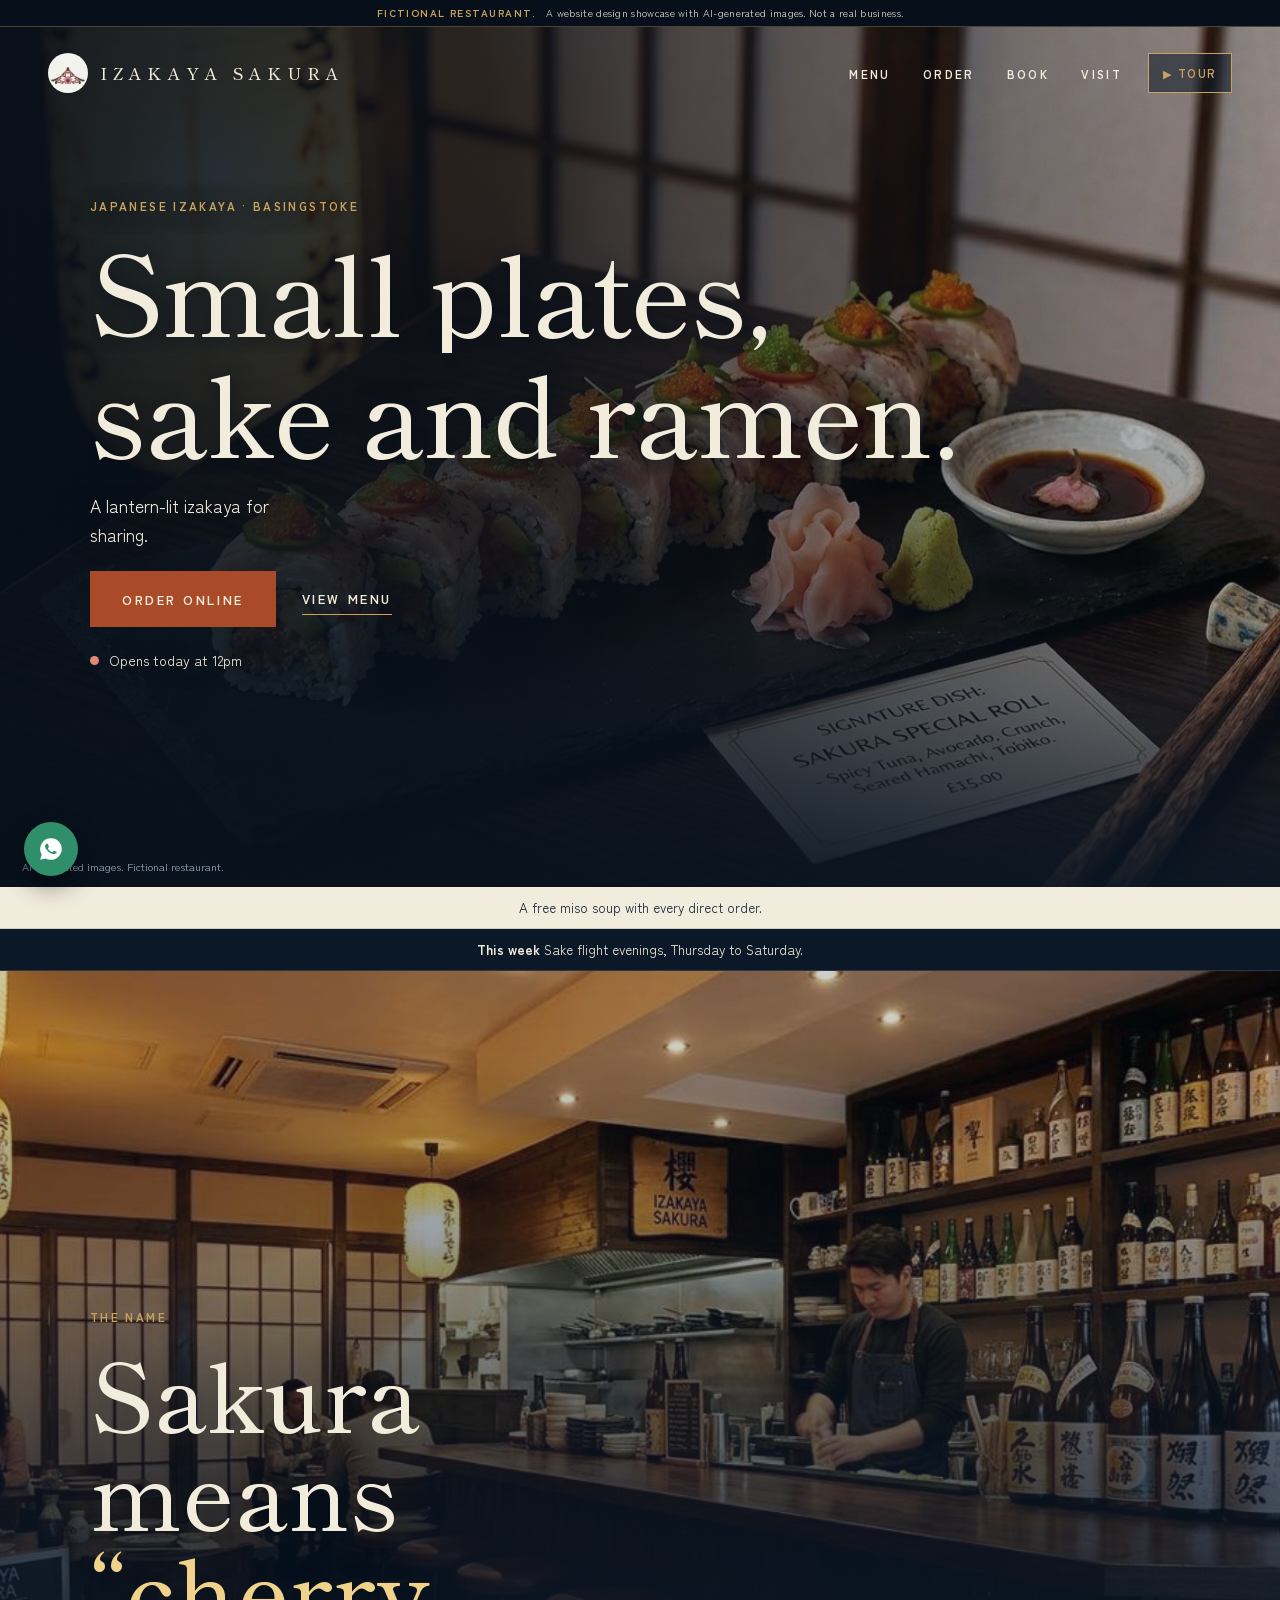
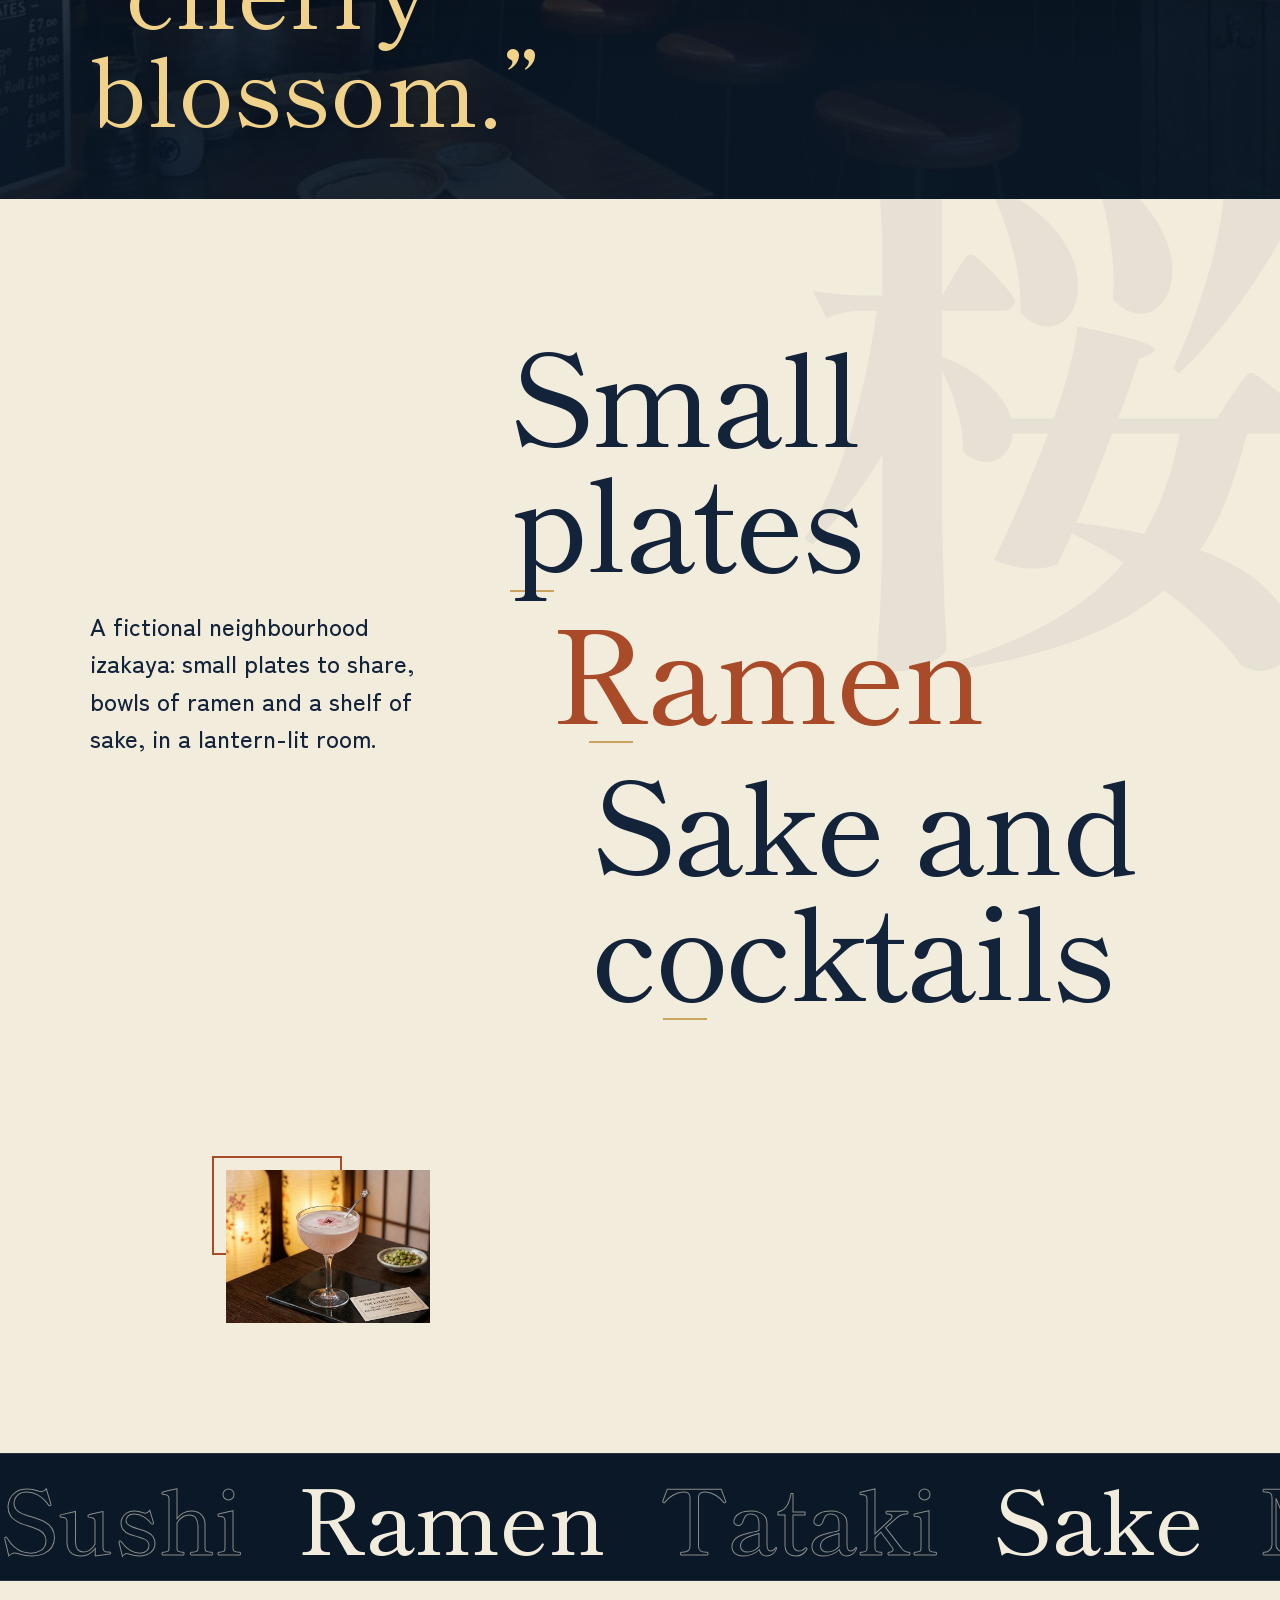
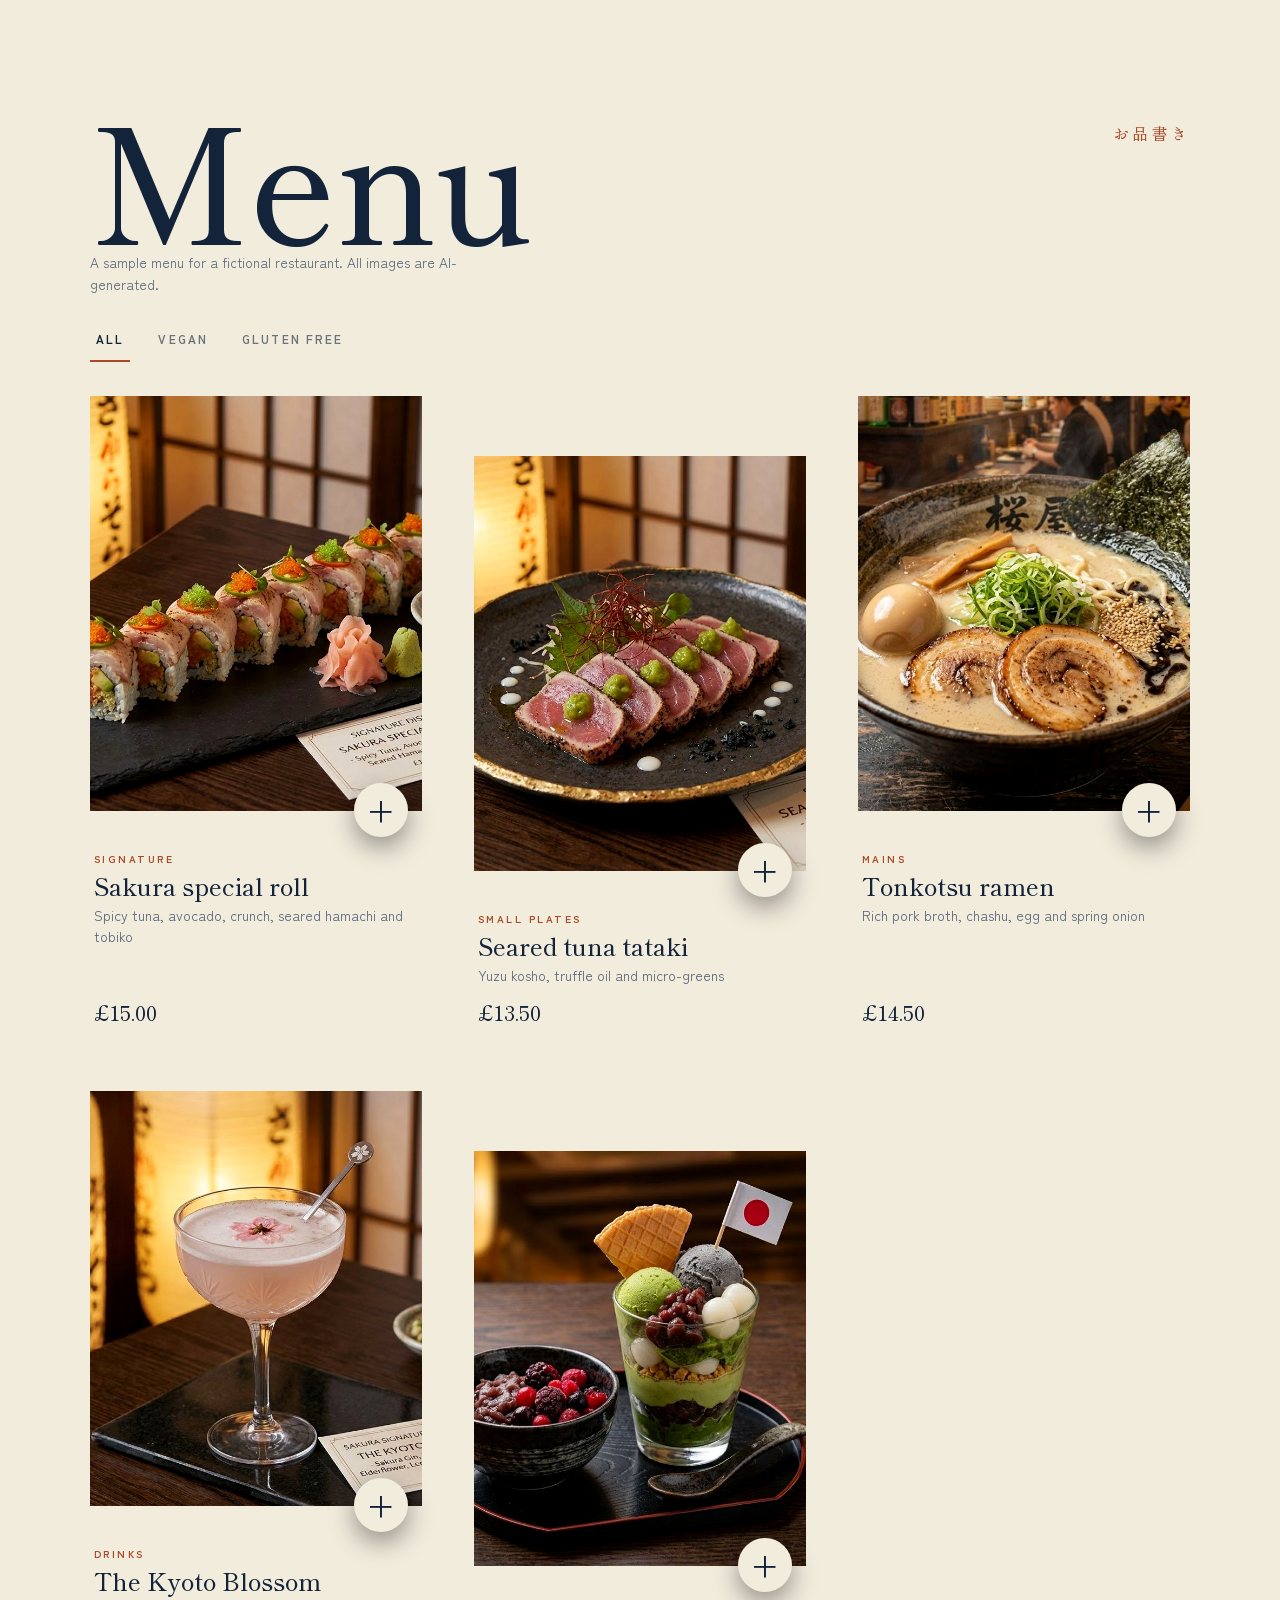
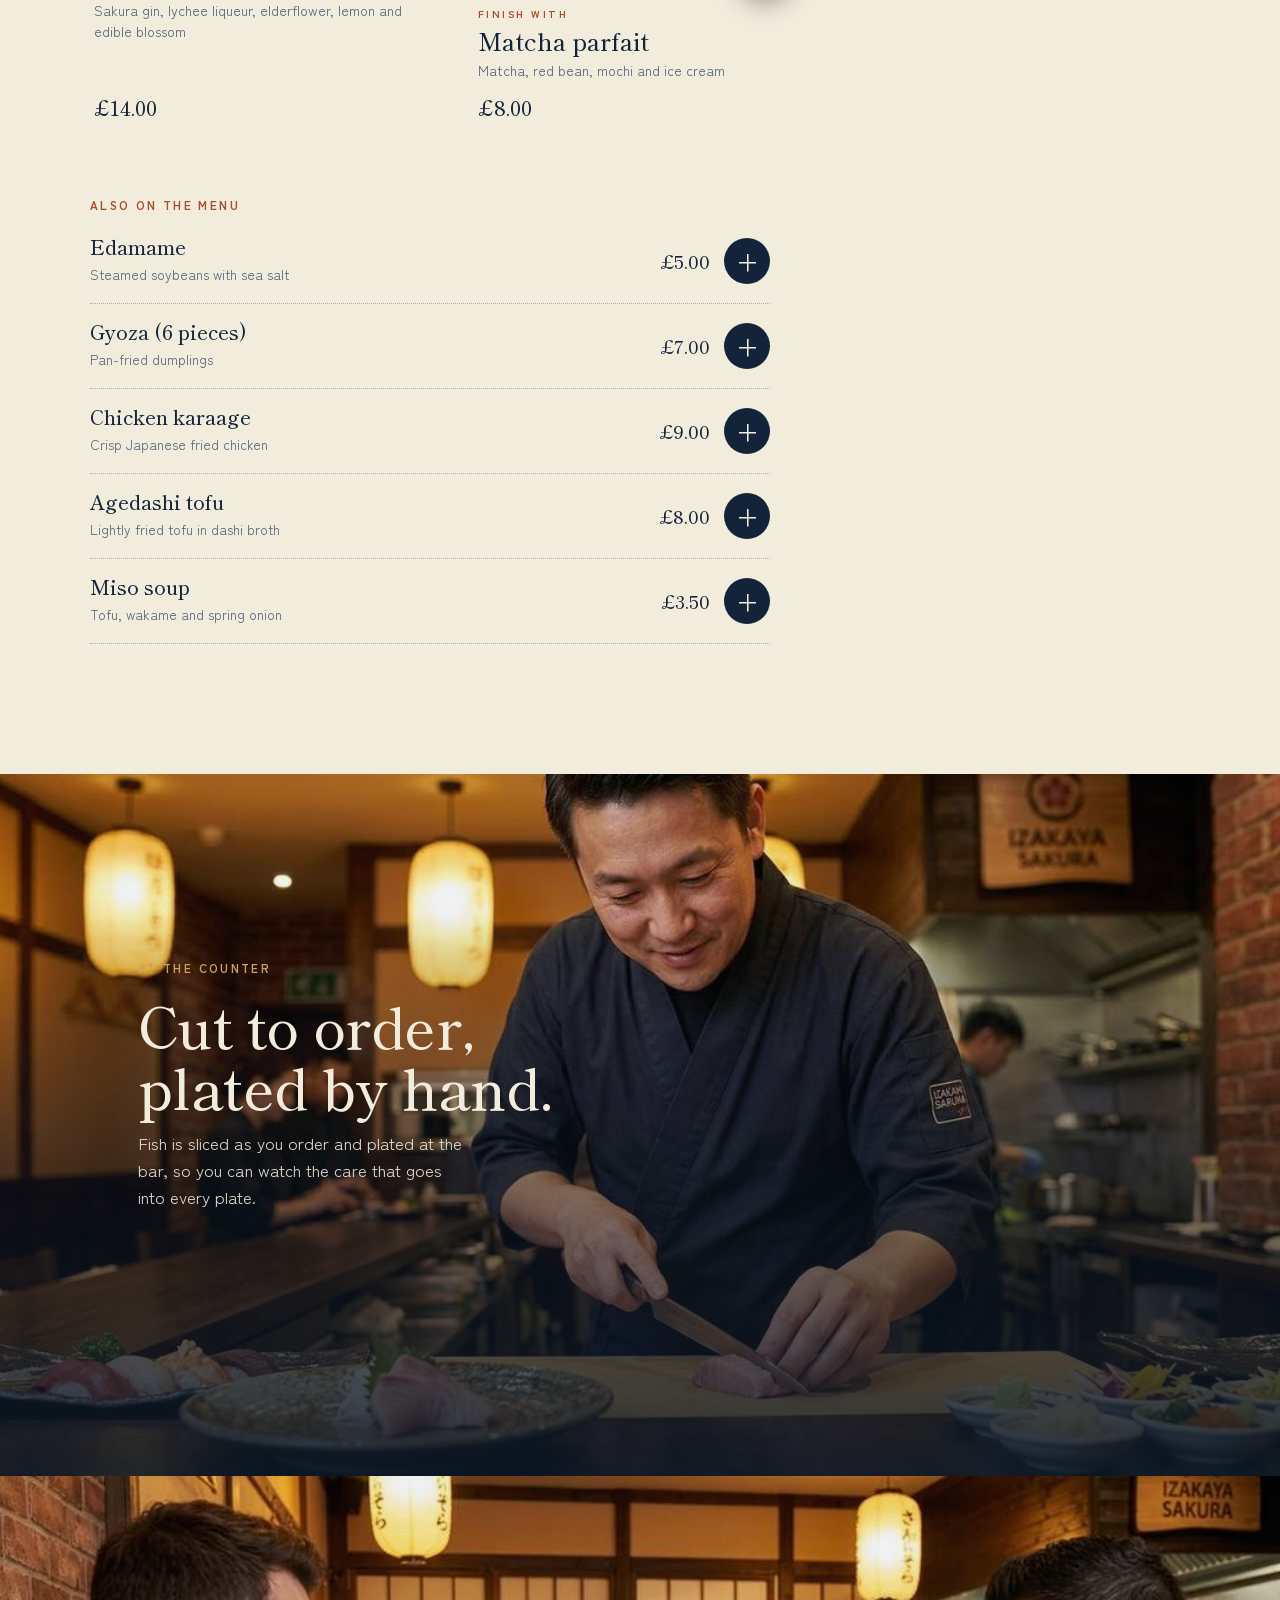
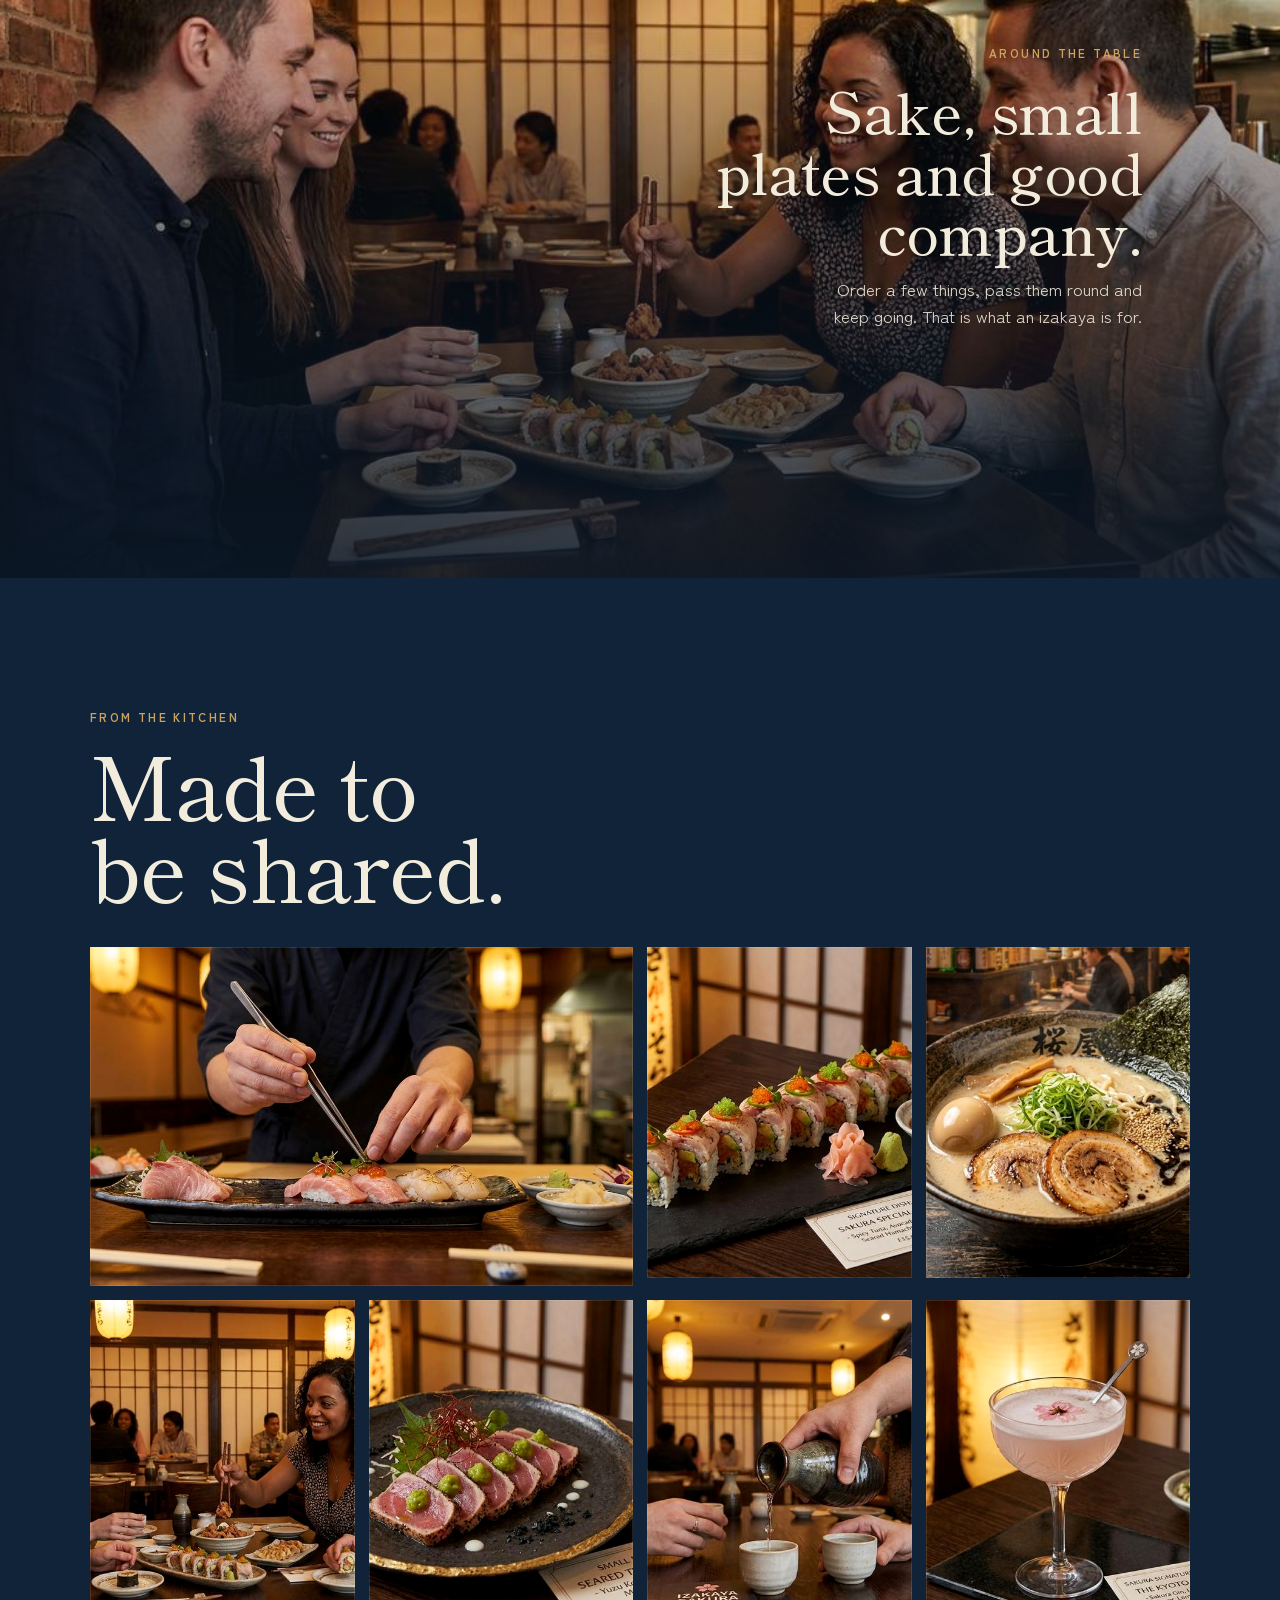
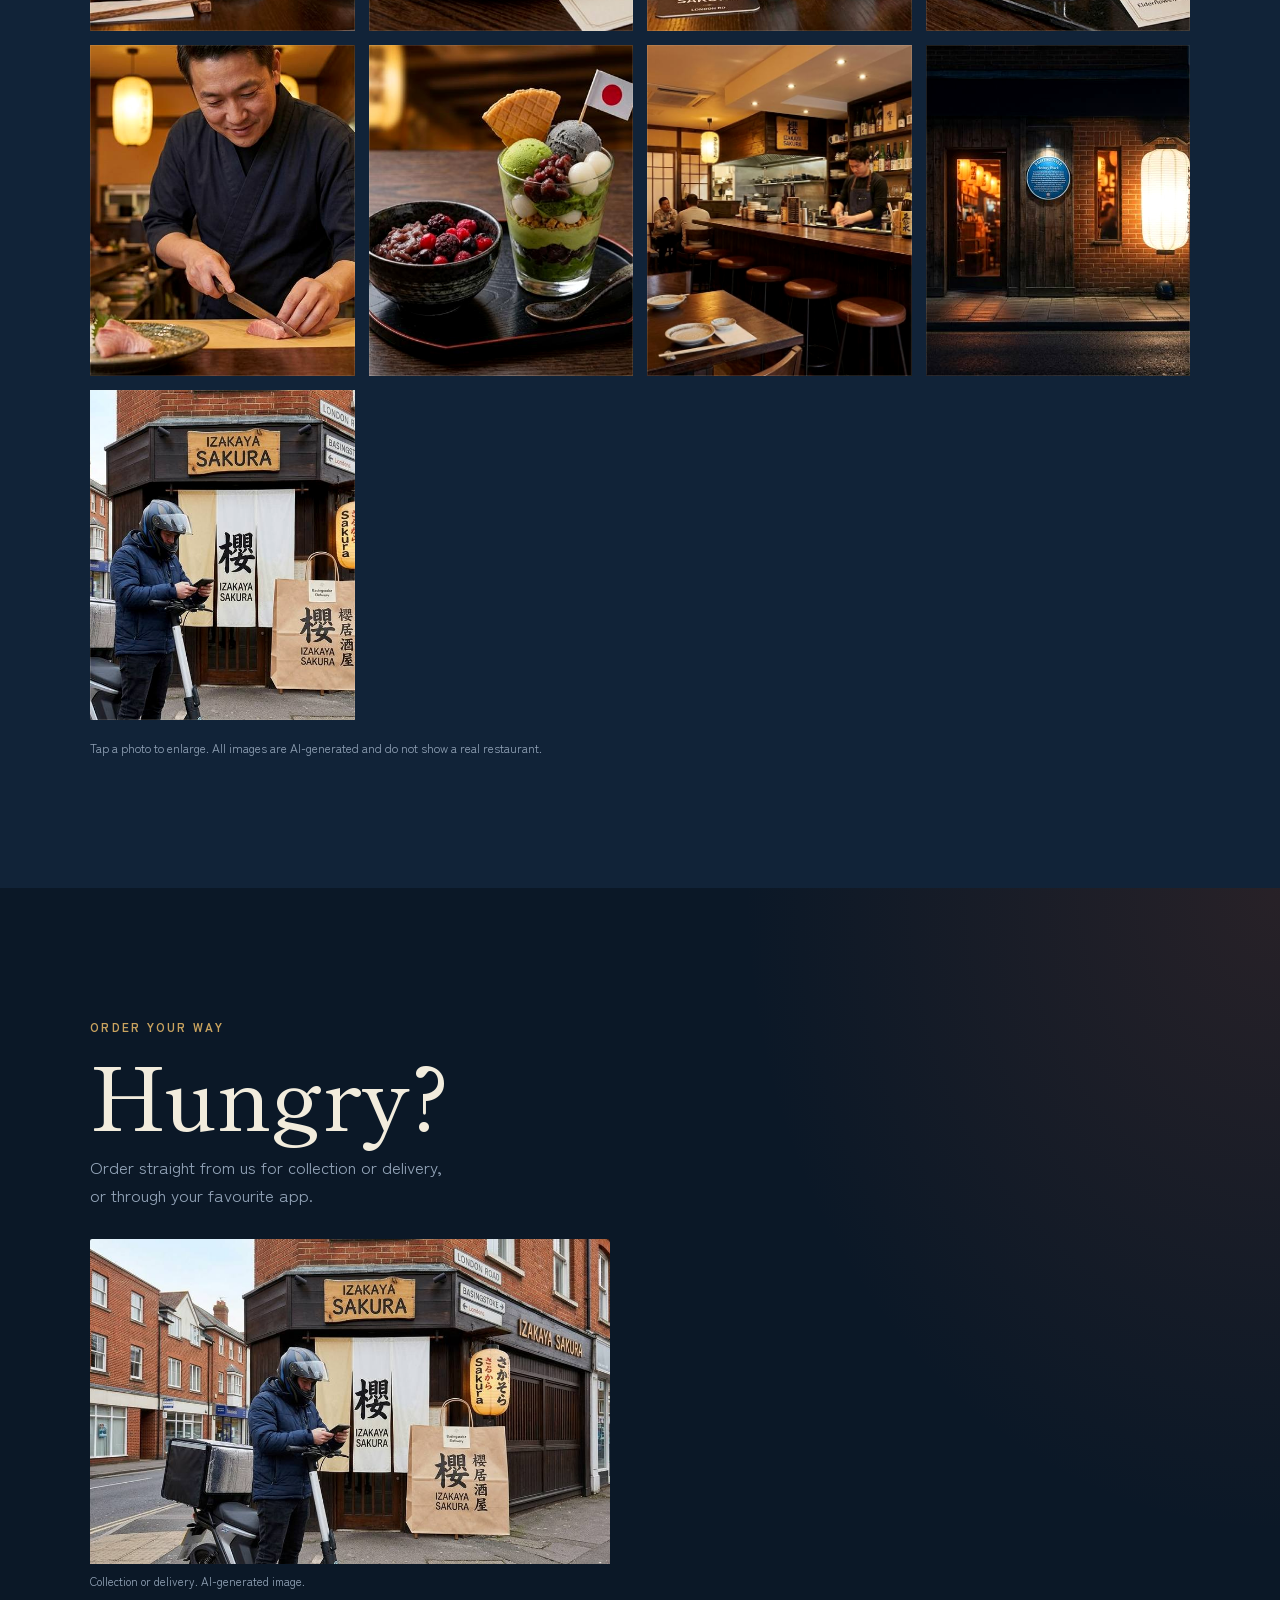
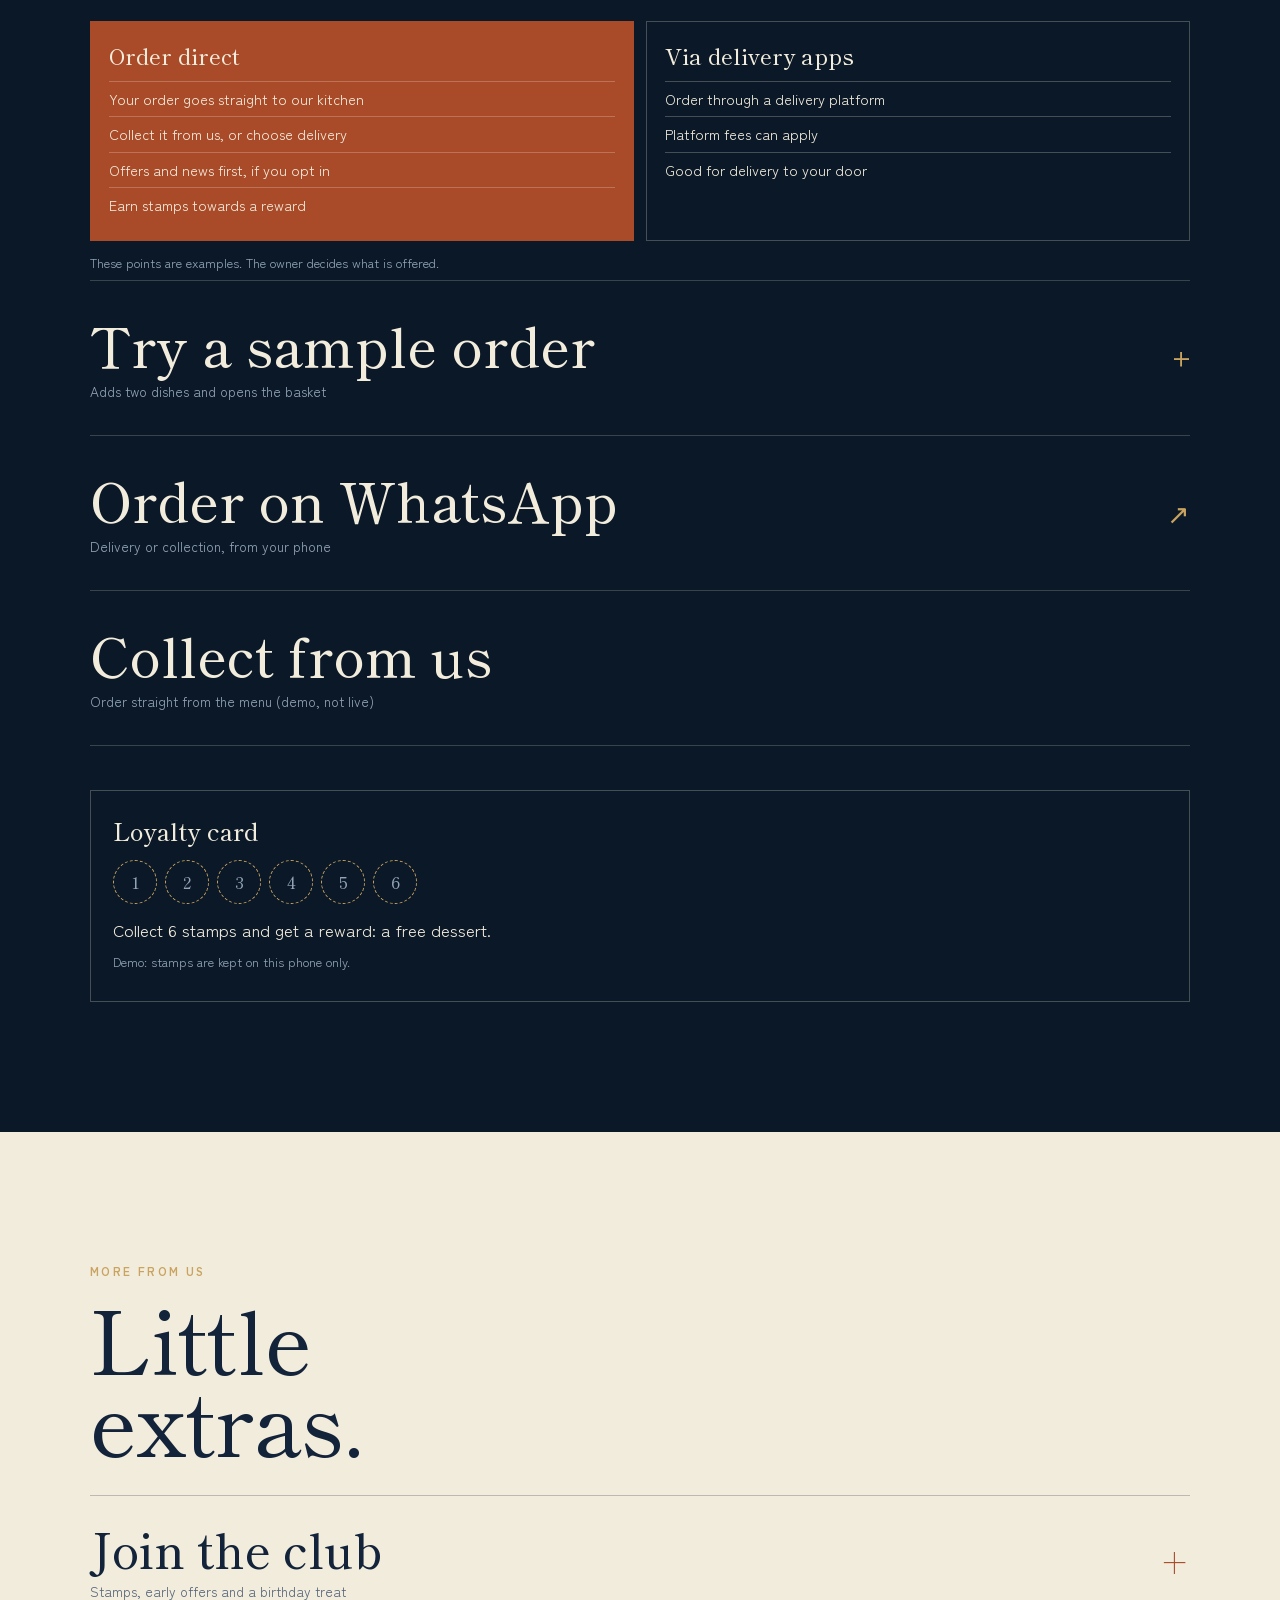
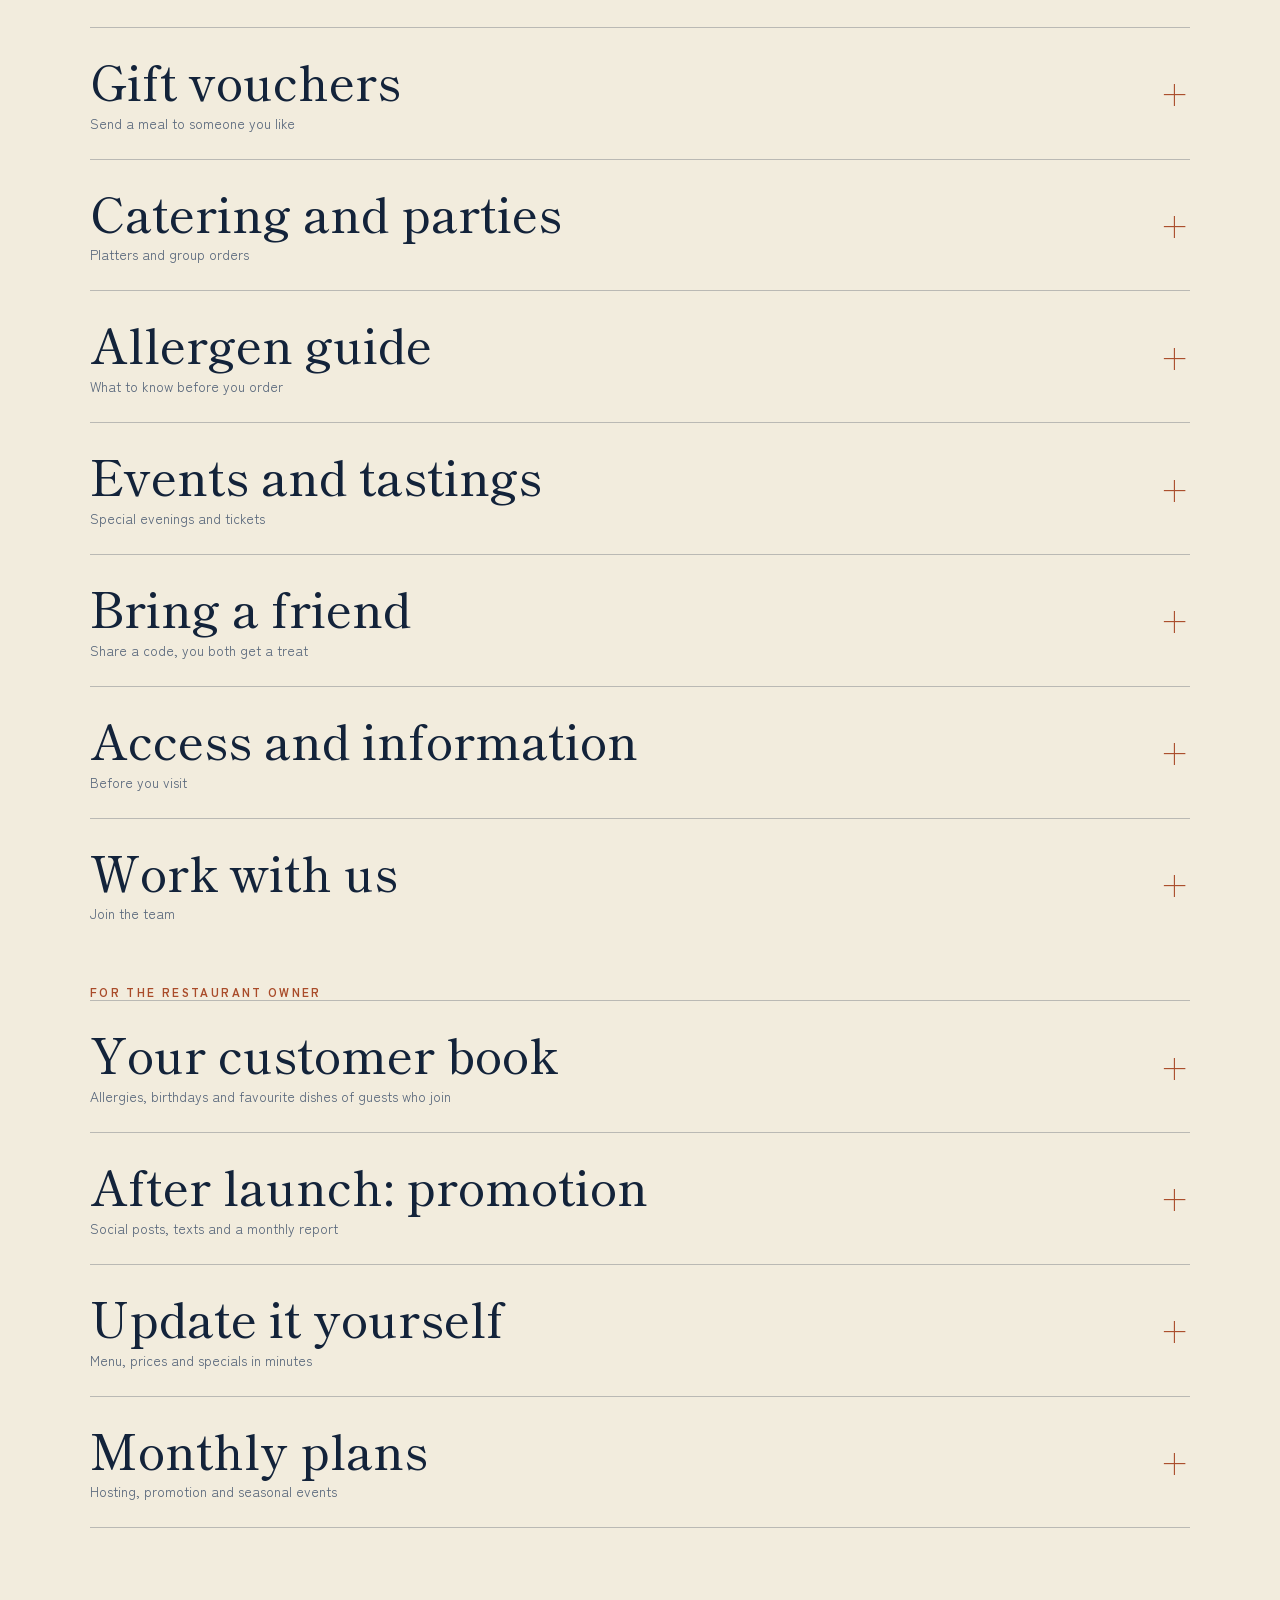
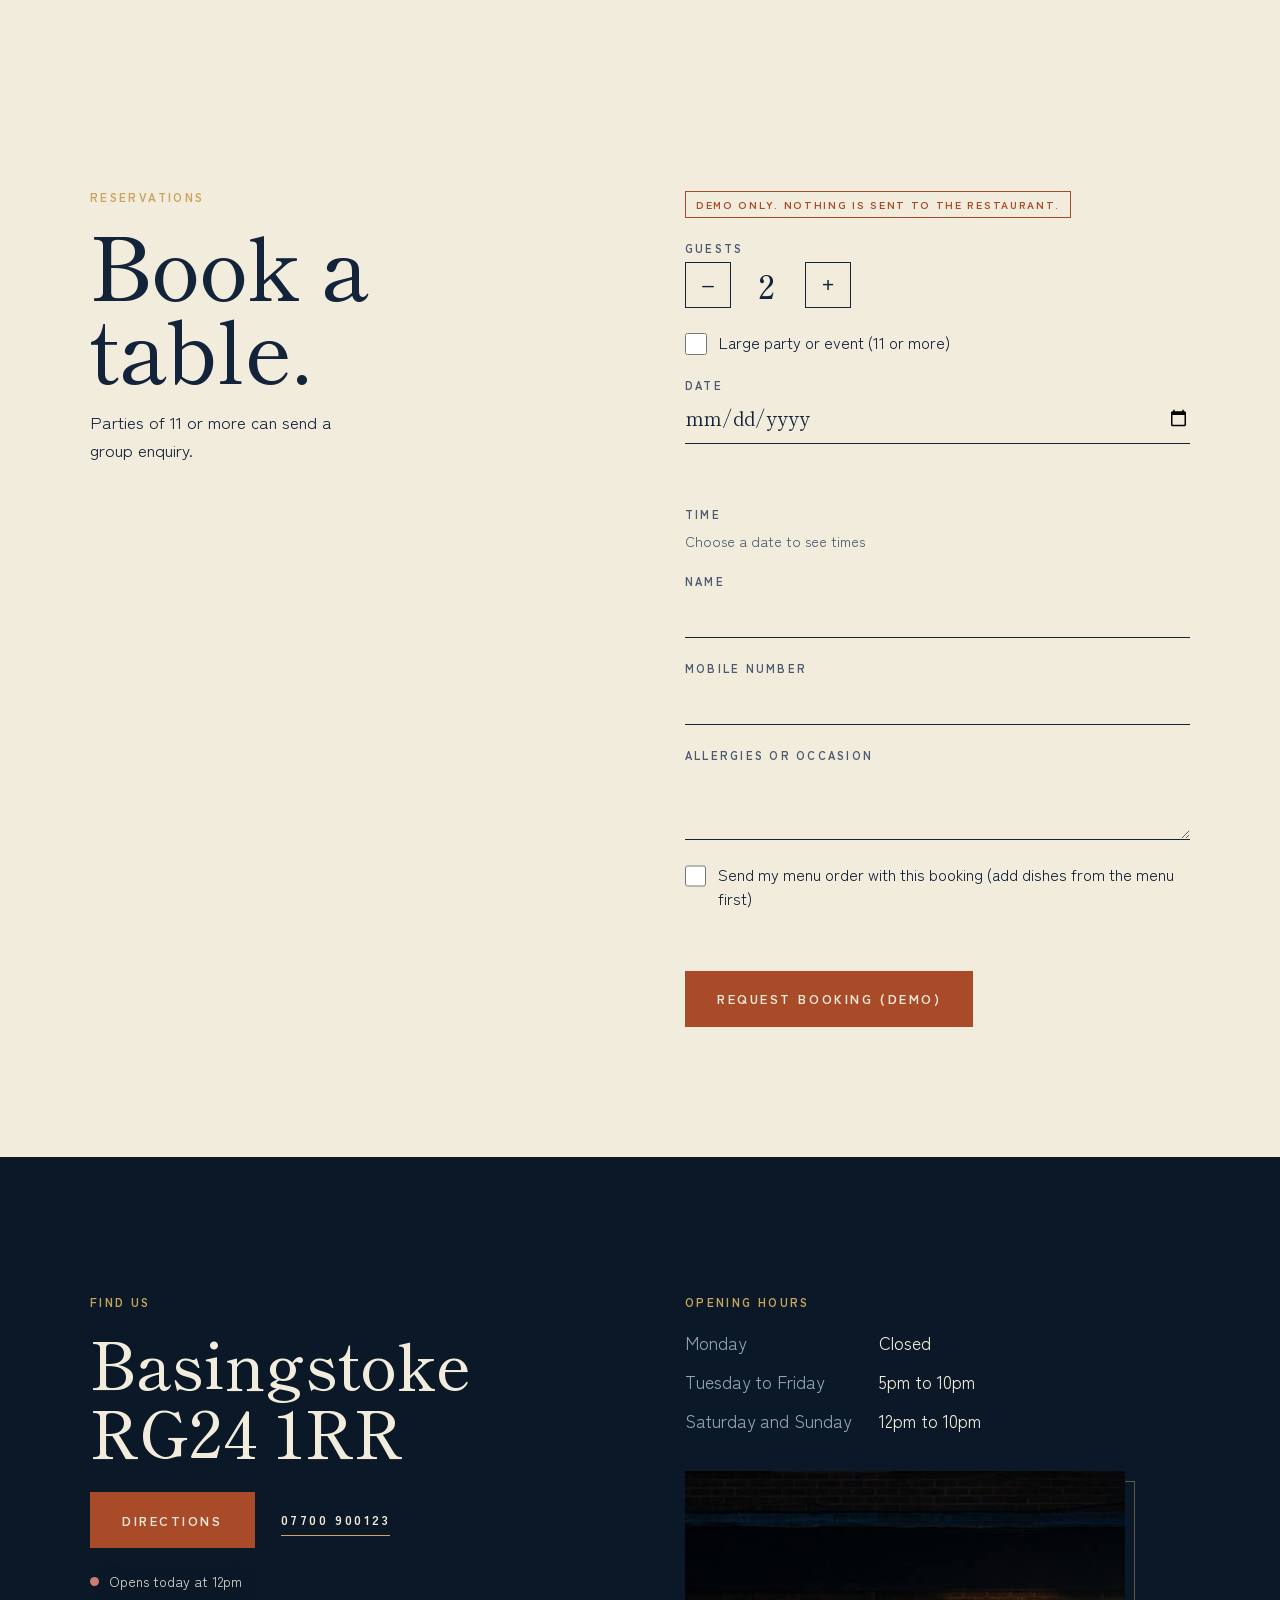
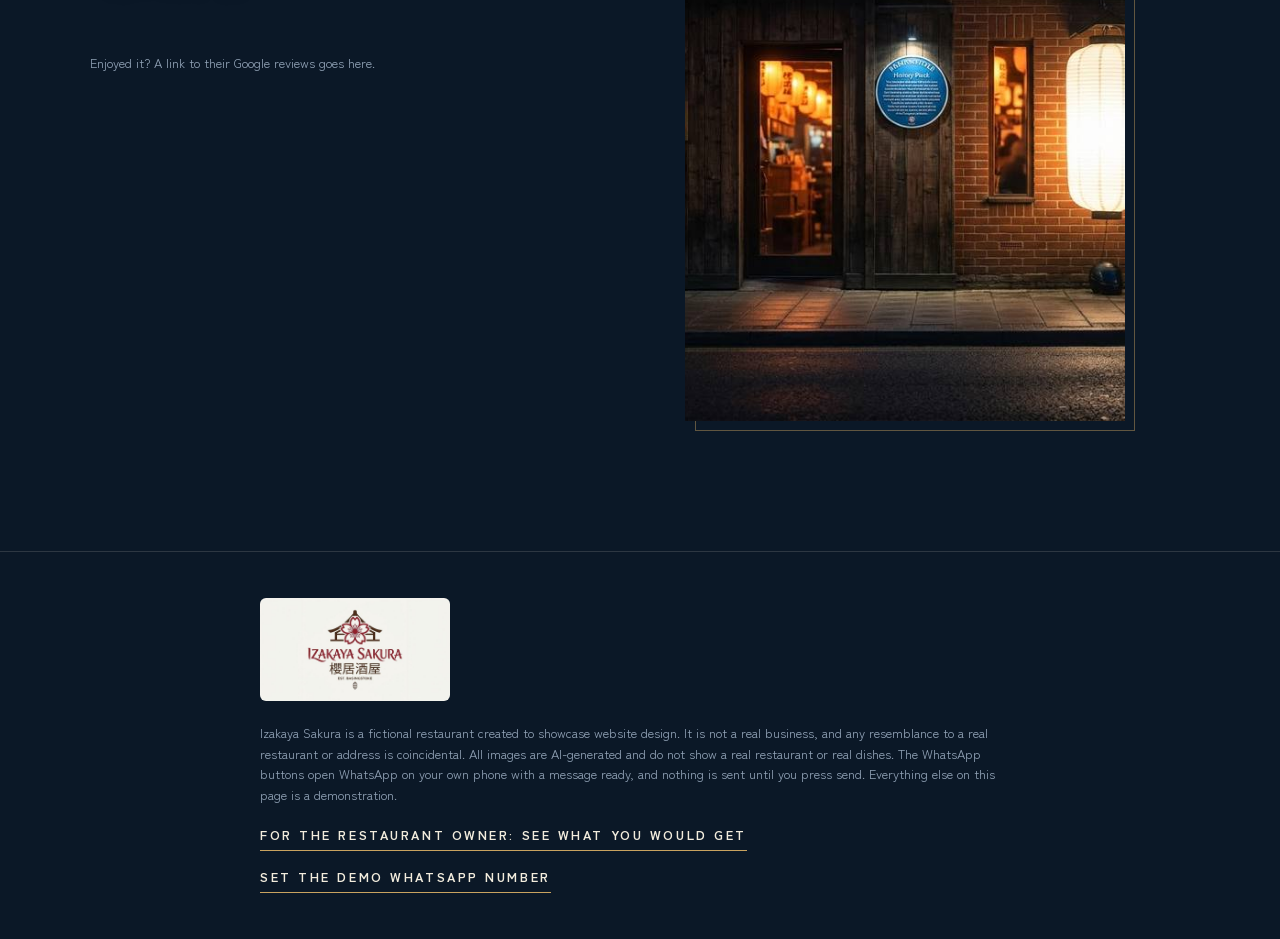
